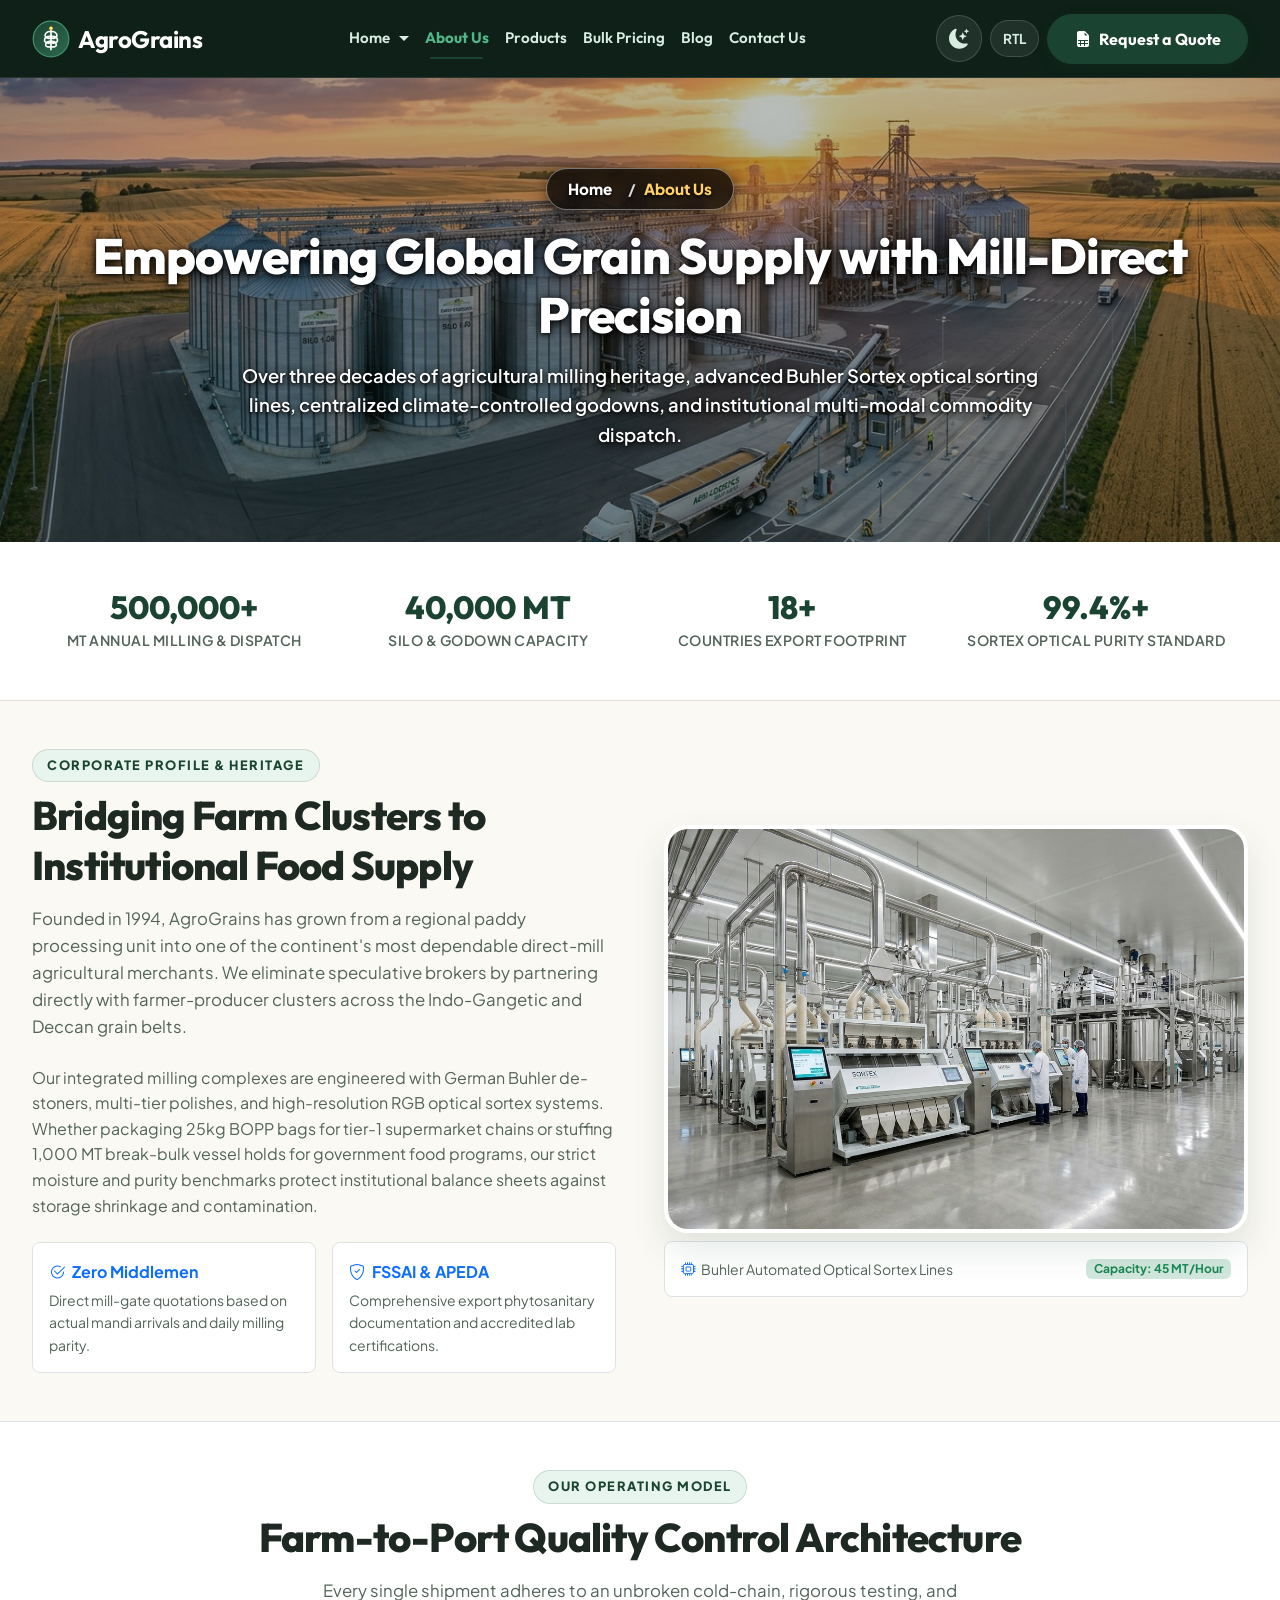
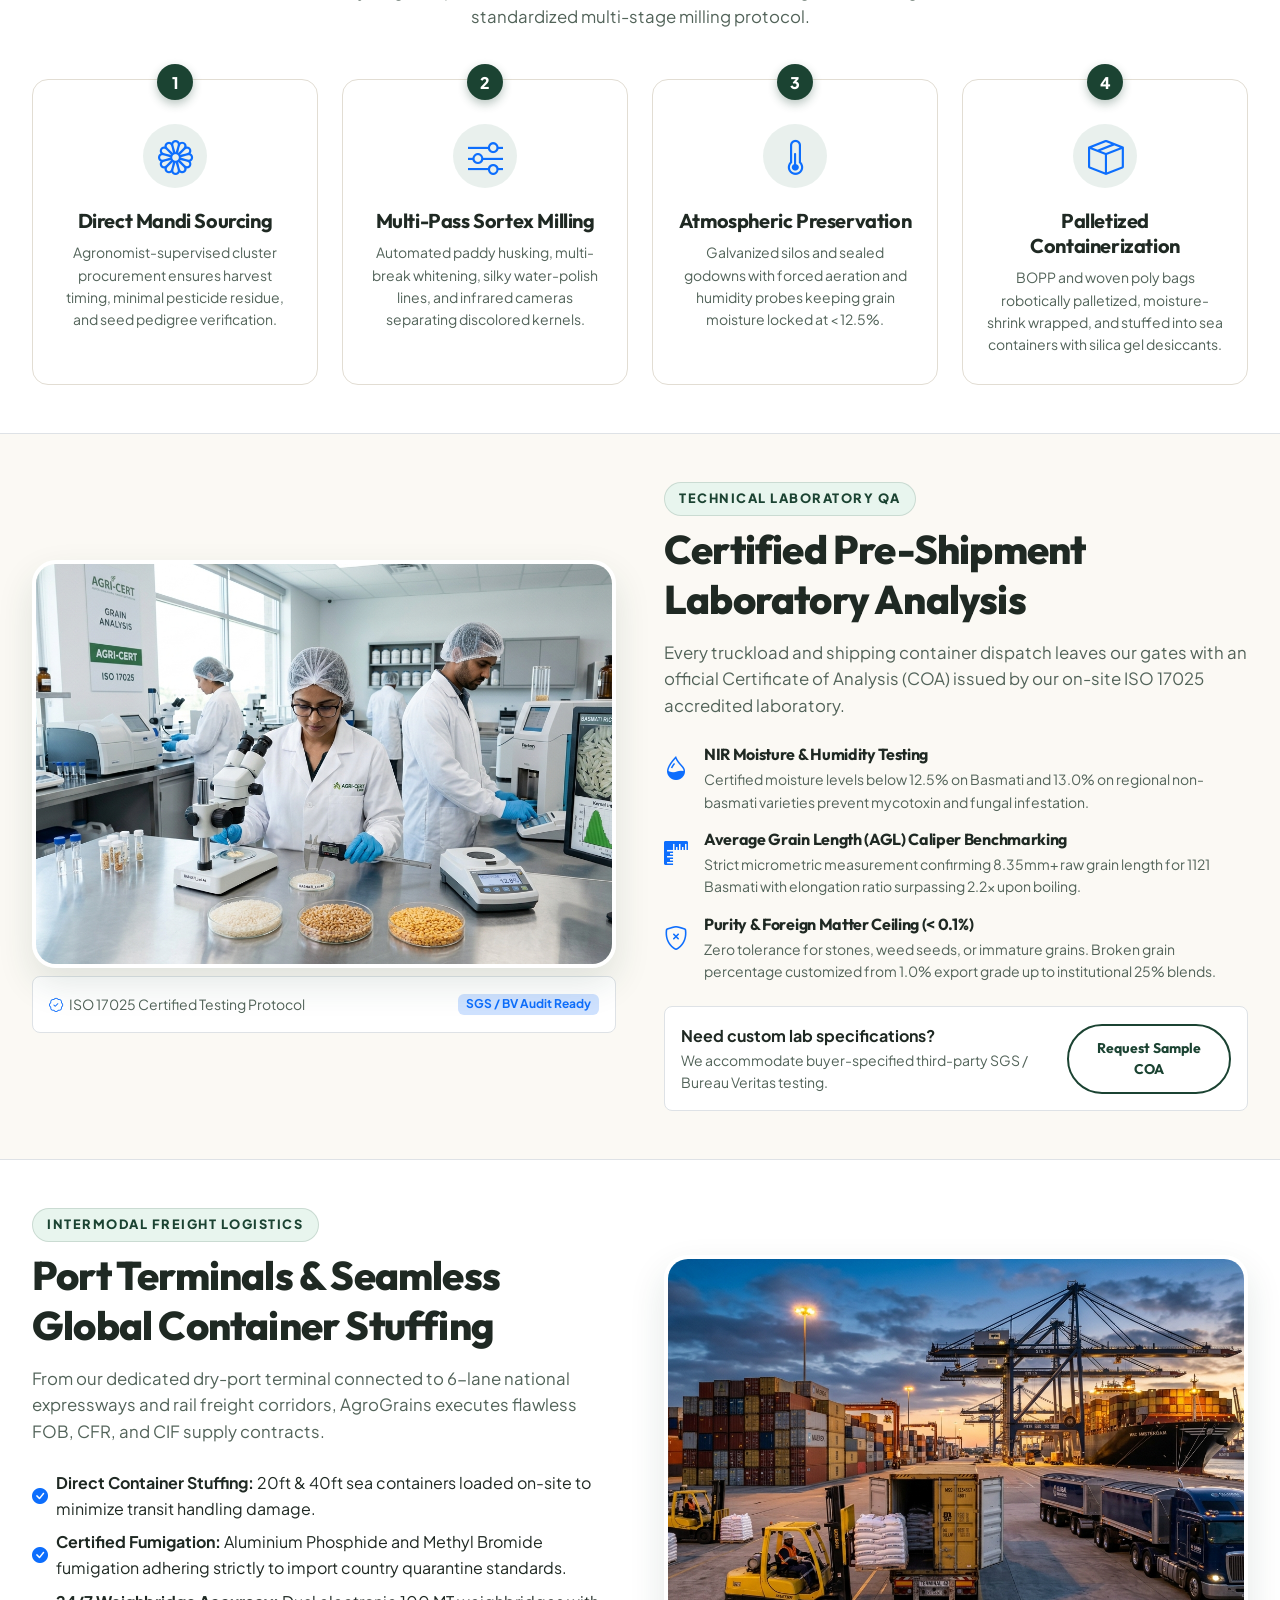
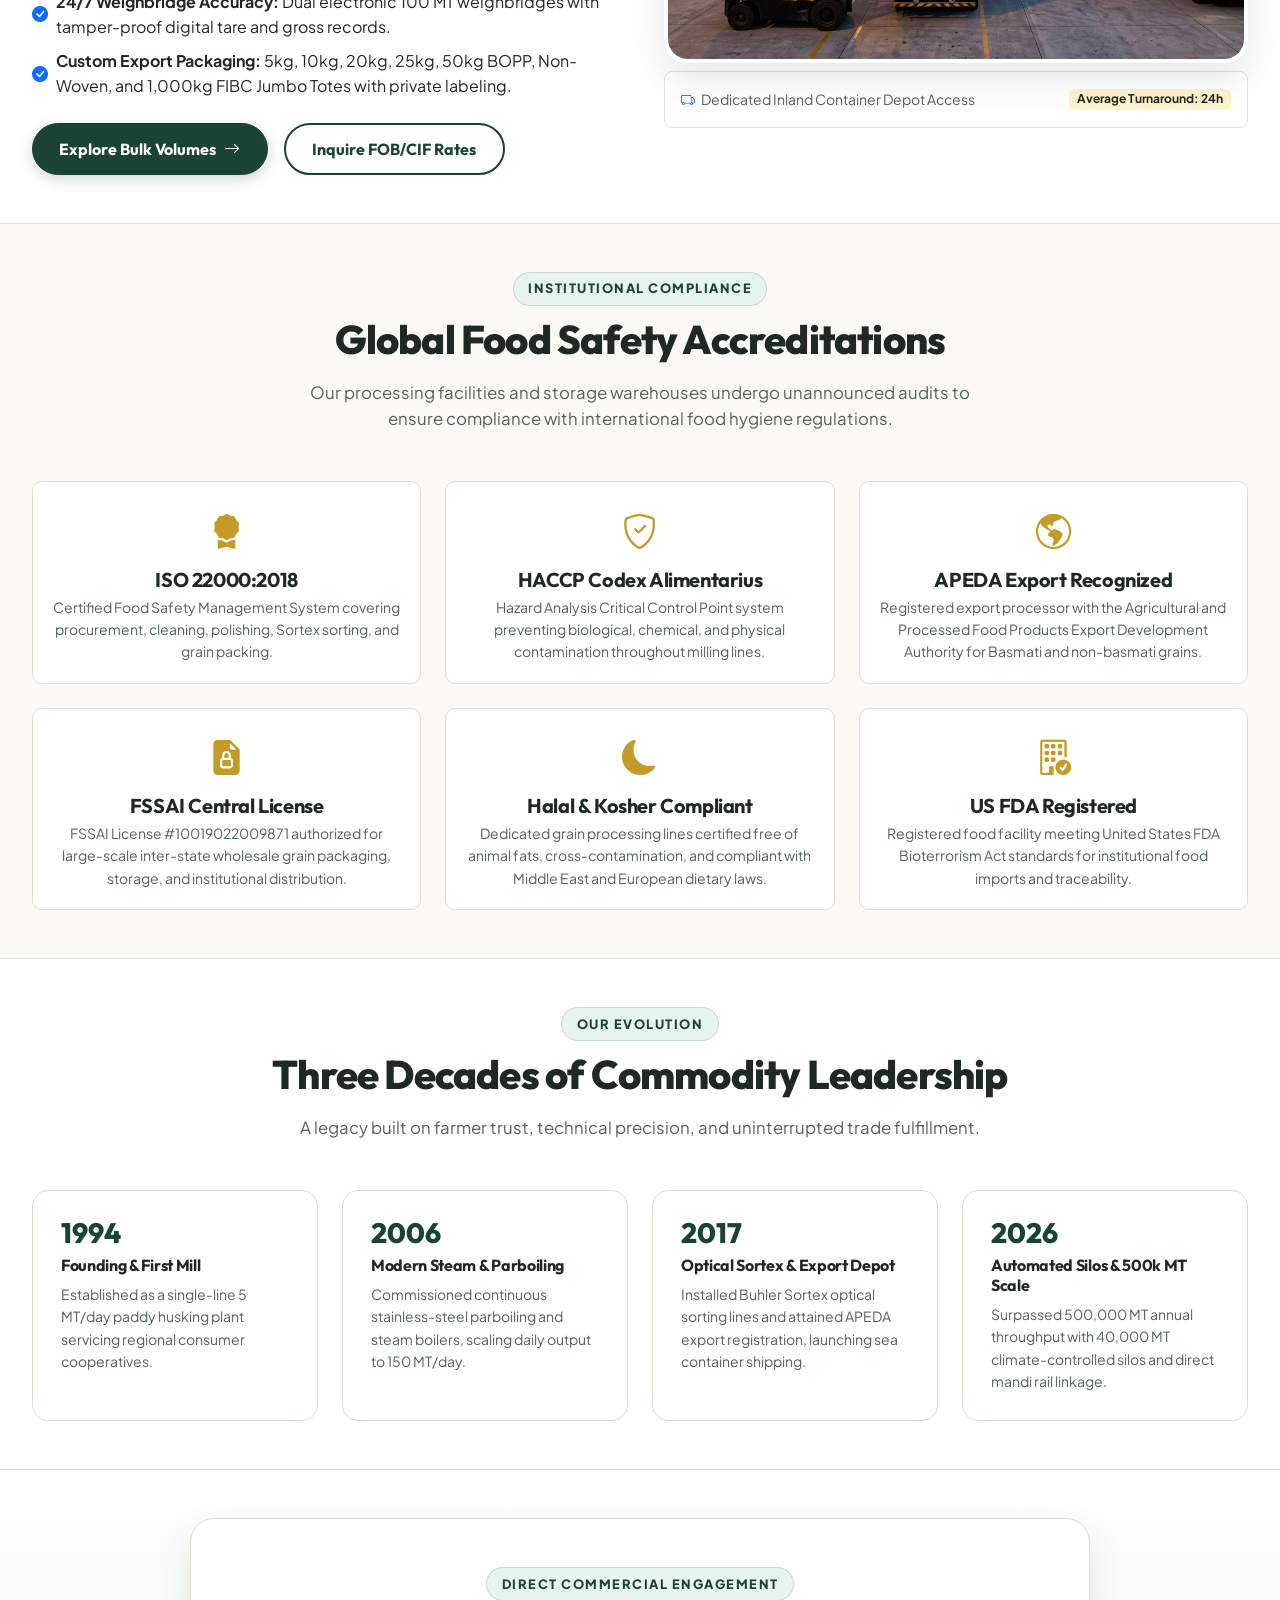
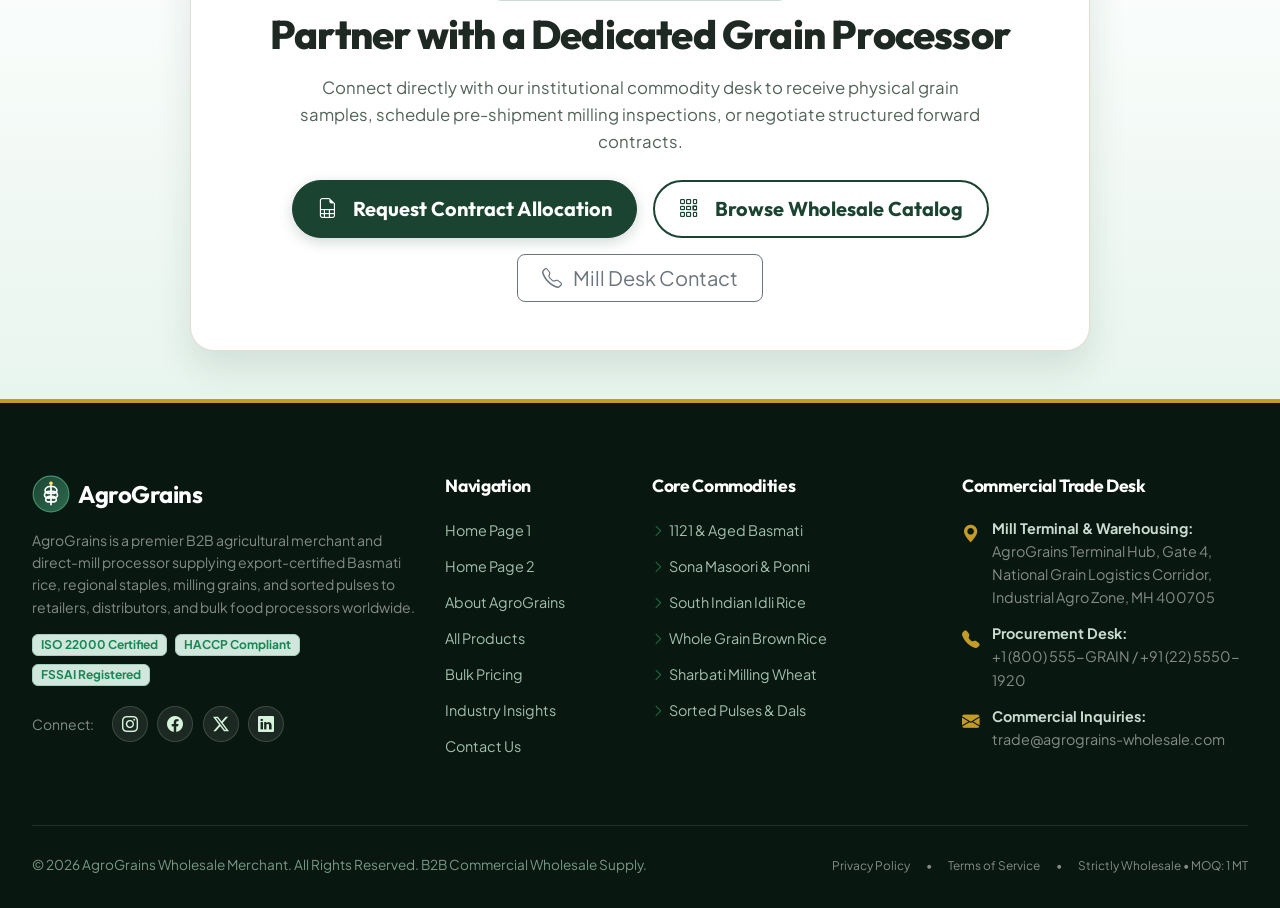
==== about.html @ 0ed68ac7 "Initial commit" ====
﻿<!DOCTYPE html>
<html lang="en" data-theme="light" dir="ltr">
<head>
  <meta charset="UTF-8">
  <meta name="viewport" content="width=device-width, initial-scale=1.0">
  <meta name="description" content="About AgroGrains Wholesale Merchant: Learn about our 30-year grain milling heritage, Buhler Sortex optical sorting lines, ISO 17025 laboratory quality control, and global container export infrastructure.">
  <title>About Us | AgroGrains Wholesale Agricultural Merchant</title>
  
  <!-- Favicon -->
  <link rel="icon" type="image/svg+xml" href="assets/images/brand-icon.svg">
  
  <!-- Google Fonts: Plus Jakarta Sans & Outfit -->
  <link rel="preconnect" href="https://fonts.googleapis.com">
  <link rel="preconnect" href="https://fonts.gstatic.com" crossorigin>
  <link href="https://fonts.googleapis.com/css2?family=Outfit:wght@600;700;800&family=Plus+Jakarta+Sans:wght@400;500;600;700&display=swap" rel="stylesheet">
  
  <!-- Bootstrap 5.3.3 CSS -->
  <link href="https://cdn.jsdelivr.net/npm/bootstrap@5.3.3/dist/css/bootstrap.min.css" rel="stylesheet">
  <!-- Bootstrap Icons 1.11.3 -->
  <link rel="stylesheet" href="https://cdn.jsdelivr.net/npm/bootstrap-icons@1.11.3/font/bootstrap-icons.min.css">
  <!-- Custom Core Stylesheet -->
  <link rel="stylesheet" href="css/style.css">
</head>
<body>
  <!-- Accessibility Skip Link -->
  <a href="#main-content" class="skip-to-content visually-hidden-focusable">Skip to main commercial content</a>

  <!-- Main Unified Wholesale Navigation Bar -->
  <nav class="navbar navbar-expand-lg wholesale-navbar sticky-top" id="mainWholesaleNavbar" aria-label="Main Wholesale Navigation">
    <div class="container-xl">
      <!-- Brand Logo & Title -->
      <a class="navbar-brand d-flex align-items-center gap-2 text-decoration-none" href="index.html">
        <img src="assets/images/brand-icon.svg" alt="AgroGrains Emblem" width="38" height="38" class="navbar-brand-logo">
        <span class="brand-title text-white fw-bold fs-4" style="color: #ffffff !important; line-height: 1; letter-spacing: -0.02em;">AgroGrains</span>
      </a>

      <!-- Mobile Controls -->
      <div class="d-flex align-items-center gap-2 d-lg-none">
        <button id="theme-toggle-btn-mobile" class="nav-control-btn" type="button" aria-label="Toggle Dark and Light theme" title="Toggle Theme">
          <i class="bi bi-moon-stars-fill"></i>
        </button>
        <button id="rtl-toggle-btn-mobile" class="nav-control-btn" type="button" aria-label="Toggle RTL reading mode" title="Toggle Direction">
          <span class="fw-bold">RTL</span>
        </button>
        <button class="navbar-toggler border-0 shadow-none text-white p-2" type="button" data-bs-toggle="collapse" data-bs-target="#wholesaleNavDropdown" aria-controls="wholesaleNavDropdown" aria-expanded="false" aria-label="Toggle navigation">
          <i class="bi bi-list fs-2 text-white"></i>
        </button>
      </div>

      <!-- Navigation Container -->
      <div class="collapse navbar-collapse" id="wholesaleNavDropdown">
        <ul class="navbar-nav mx-auto mb-2 mb-lg-0">
          <!-- Home Dropdown -->
          <li class="nav-item dropdown">
            <a class="nav-link dropdown-toggle" href="javascript:void(0)" id="homeDropdown" role="button" data-bs-toggle="dropdown" aria-expanded="false">
              Home
            </a>
            <ul class="dropdown-menu shadow-lg" aria-labelledby="homeDropdown">
              <li>
                <a class="dropdown-item" href="index.html">
                  <i class="bi bi-shop me-2 text-primary"></i> Home Page 1 â€“ General Wholesale
                </a>
              </li>
              <li>
                <a class="dropdown-item" href="home-2.html">
                  <i class="bi bi-globe-americas me-2 text-primary"></i> Home Page 2 â€“ Trading &amp; Distribution
                </a>
              </li>
            </ul>
          </li>
          <li class="nav-item">
            <a class="nav-link active" href="about.html">About Us</a>
          </li>
          <li class="nav-item">
            <a class="nav-link" href="products.html">Products</a>
          </li>
          <li class="nav-item">
            <a class="nav-link" href="bulk-pricing.html">Bulk Pricing</a>
          </li>
          <li class="nav-item">
            <a class="nav-link" href="blog.html">Blog</a>
          </li>
          <li class="nav-item">
            <a class="nav-link" href="contact.html">Contact Us</a>
          </li>
        </ul>

        <!-- Action Controls & Quote CTA -->
        <div class="d-flex align-items-center gap-2 nav-actions-group">
          <!-- Theme Toggle (Only Icon, No Text) -->
          <button id="theme-toggle-btn" class="nav-control-btn d-none d-lg-inline-flex" type="button" aria-label="Toggle theme" title="Toggle Dark/Light Mode">
            <i class="bi bi-moon-stars-fill"></i>
          </button>

          <!-- RTL Toggle (Only Text, No 3-Line Icon) -->
          <button id="rtl-toggle-btn" class="nav-control-btn d-none d-lg-inline-flex" type="button" aria-label="Toggle RTL reading direction" title="Toggle Direction">
            <span class="fw-bold">RTL</span>
          </button>

          <!-- Request a Quote CTA -->
          <button class="btn btn-wholesale-primary" type="button" onclick="openQuoteModal('General Commercial Inquiry')">
            <i class="bi bi-file-earmark-spreadsheet-fill"></i>
            <span>Request a Quote</span>
          </button>
        </div>
      </div>
    </div>
  </nav>

  <main id="main-content">
    <!-- Dedicated About Hero Section (Bright, Crystal Clear & Visible) -->
    <section class="page-hero page-hero-about">
      <div class="container-xl text-center">
        <div class="breadcrumb-container" aria-label="breadcrumb">
          <ol class="breadcrumb justify-content-center mb-3">
            <li class="breadcrumb-item"><a href="index.html" class="text-decoration-none">Home</a></li>
            <li class="breadcrumb-item active" aria-current="page">About Us</li>
          </ol>
        </div>
        <h1 class="mb-3">Empowering Global Grain Supply with Mill-Direct Precision</h1>
        <p class="lead mb-0">
          Over three decades of agricultural milling heritage, advanced Buhler Sortex optical sorting lines, centralized climate-controlled godowns, and institutional multi-modal commodity dispatch.
        </p>
      </div>
    </section>

    <!-- Operational Key Metrics Strip -->
    <section class="stats-strip">
      <div class="container-xl">
        <div class="row g-0">
          <div class="col-6 col-md-3">
            <div class="stat-item">
              <div class="stat-number">500,000+</div>
              <div class="stat-label">MT Annual Milling &amp; Dispatch</div>
            </div>
          </div>
          <div class="col-6 col-md-3">
            <div class="stat-item">
              <div class="stat-number">40,000 MT</div>
              <div class="stat-label text-nowrap">Silo &amp; Godown Capacity</div>
            </div>
          </div>
          <div class="col-6 col-md-3">
            <div class="stat-item">
              <div class="stat-number">18+</div>
              <div class="stat-label">Countries Export Footprint</div>
            </div>
          </div>
          <div class="col-6 col-md-3">
            <div class="stat-item">
              <div class="stat-number">99.4%+</div>
              <div class="stat-label">Sortex Optical Purity Standard</div>
            </div>
          </div>
        </div>
      </div>
    </section>

    <!-- Executive Overview & Milling Infrastructure -->
    <section class="py-5">
      <div class="container-xl">
        <div class="row align-items-center g-5">
          <div class="col-lg-6">
            <span class="section-tag mb-2">Corporate Profile &amp; Heritage</span>
            <h2 class="section-title mb-3">Bridging Farm Clusters to Institutional Food Supply</h2>
            <p class="section-subtitle mb-4">
              Founded in 1994, AgroGrains has grown from a regional paddy processing unit into one of the continent's most dependable direct-mill agricultural merchants. We eliminate speculative brokers by partnering directly with farmer-producer clusters across the Indo-Gangetic and Deccan grain belts.
            </p>
            <p class="text-muted mb-4">
              Our integrated milling complexes are engineered with German Buhler de-stoners, multi-tier polishes, and high-resolution RGB optical sortex systems. Whether packaging 25kg BOPP bags for tier-1 supermarket chains or stuffing 1,000 MT break-bulk vessel holds for government food programs, our strict moisture and purity benchmarks protect institutional balance sheets against storage shrinkage and contamination.
            </p>

            <div class="row g-3">
              <div class="col-sm-6">
                <div class="p-3 rounded-3 bg-surface border">
                  <div class="fw-bold text-primary mb-1"><i class="bi bi-check2-circle me-1"></i> Zero Middlemen</div>
                  <div class="small text-muted">Direct mill-gate quotations based on actual mandi arrivals and daily milling parity.</div>
                </div>
              </div>
              <div class="col-sm-6">
                <div class="p-3 rounded-3 bg-surface border">
                  <div class="fw-bold text-primary mb-1"><i class="bi bi-shield-check me-1"></i> FSSAI &amp; APEDA</div>
                  <div class="small text-muted">Comprehensive export phytosanitary documentation and accredited lab certifications.</div>
                </div>
              </div>
            </div>
          </div>

          <div class="col-lg-6">
            <div class="about-image-card">
              <img src="assets/images/about-milling-plant.jpg" alt="AgroGrains Automated Commercial Milling Complex" class="img-fluid">
            </div>
            <div class="d-flex align-items-center justify-content-between p-3 mt-2 rounded-3 bg-surface border">
              <span class="small text-muted"><i class="bi bi-cpu text-primary me-1"></i> Buhler Automated Optical Sortex Lines</span>
              <span class="badge bg-success-subtle text-success">Capacity: 45 MT/Hour</span>
            </div>
          </div>
        </div>
      </div>
    </section>

    <!-- 4-Stage Farm-to-Port Supply Chain Architecture -->
    <section class="py-5 bg-surface border-top border-bottom">
      <div class="container-xl">
        <div class="text-center mx-auto mb-5" style="max-width: 800px;">
          <span class="section-tag mb-2">Our Operating Model</span>
          <h2 class="section-title mb-3">Farm-to-Port Quality Control Architecture</h2>
          <p class="section-subtitle">Every single shipment adheres to an unbroken cold-chain, rigorous testing, and standardized multi-stage milling protocol.</p>
        </div>

        <div class="row g-4">
          <!-- Step 1 -->
          <div class="col-lg-3 col-md-6">
            <div class="process-card text-center">
              <div class="process-step-number">1</div>
              <div class="process-icon text-primary mx-auto text-center"><i class="bi bi-flower1"></i></div>
              <h5 class="fw-bold mb-2">Direct Mandi Sourcing</h5>
              <p class="small text-muted mb-0">Agronomist-supervised cluster procurement ensures harvest timing, minimal pesticide residue, and seed pedigree verification.</p>
            </div>
          </div>

          <!-- Step 2 -->
          <div class="col-lg-3 col-md-6">
            <div class="process-card text-center">
              <div class="process-step-number">2</div>
              <div class="process-icon text-primary mx-auto text-center"><i class="bi bi-sliders"></i></div>
              <h5 class="fw-bold mb-2">Multi-Pass Sortex Milling</h5>
              <p class="small text-muted mb-0">Automated paddy husking, multi-break whitening, silky water-polish lines, and infrared cameras separating discolored kernels.</p>
            </div>
          </div>

          <!-- Step 3 -->
          <div class="col-lg-3 col-md-6">
            <div class="process-card text-center">
              <div class="process-step-number">3</div>
              <div class="process-icon text-primary mx-auto text-center"><i class="bi bi-thermometer-half"></i></div>
              <h5 class="fw-bold mb-2">Atmospheric Preservation</h5>
              <p class="small text-muted mb-0">Galvanized silos and sealed godowns with forced aeration and humidity probes keeping grain moisture locked at &lt; 12.5%.</p>
            </div>
          </div>

          <!-- Step 4 -->
          <div class="col-lg-3 col-md-6">
            <div class="process-card text-center">
              <div class="process-step-number">4</div>
              <div class="process-icon text-primary mx-auto text-center"><i class="bi bi-box-seam"></i></div>
              <h5 class="fw-bold mb-2">Palletized Containerization</h5>
              <p class="small text-muted mb-0">BOPP and woven poly bags robotically palletized, moisture-shrink wrapped, and stuffed into sea containers with silica gel desiccants.</p>
            </div>
          </div>
        </div>
      </div>
    </section>

    <!-- In-House Laboratory & Quality Assurance -->
    <section class="py-5">
      <div class="container-xl">
        <div class="row align-items-center g-5 flex-lg-row-reverse">
          <div class="col-lg-6">
            <span class="section-tag mb-2">Technical Laboratory QA</span>
            <h2 class="section-title mb-3">Certified Pre-Shipment Laboratory Analysis</h2>
            <p class="section-subtitle mb-4">
              Every truckload and shipping container dispatch leaves our gates with an official Certificate of Analysis (COA) issued by our on-site ISO 17025 accredited laboratory.
            </p>

            <div class="d-flex flex-column gap-3 mb-4">
              <div class="d-flex gap-3">
                <i class="bi bi-droplet-half text-primary fs-4 mt-1"></i>
                <div>
                  <h6 class="fw-bold mb-1">NIR Moisture &amp; Humidity Testing</h6>
                  <p class="small text-muted mb-0">Certified moisture levels below 12.5% on Basmati and 13.0% on regional non-basmati varieties prevent mycotoxin and fungal infestation.</p>
                </div>
              </div>

              <div class="d-flex gap-3">
                <i class="bi bi-rulers text-primary fs-4 mt-1"></i>
                <div>
                  <h6 class="fw-bold mb-1">Average Grain Length (AGL) Caliper Benchmarking</h6>
                  <p class="small text-muted mb-0">Strict micrometric measurement confirming 8.35mm+ raw grain length for 1121 Basmati with elongation ratio surpassing 2.2x upon boiling.</p>
                </div>
              </div>

              <div class="d-flex gap-3">
                <i class="bi bi-shield-x text-primary fs-4 mt-1"></i>
                <div>
                  <h6 class="fw-bold mb-1">Purity &amp; Foreign Matter Ceiling (&lt; 0.1%)</h6>
                  <p class="small text-muted mb-0">Zero tolerance for stones, weed seeds, or immature grains. Broken grain percentage customized from 1.0% export grade up to institutional 25% blends.</p>
                </div>
              </div>
            </div>

            <div class="p-3 rounded-3 bg-surface border d-flex align-items-center justify-content-between">
              <div>
                <strong>Need custom lab specifications?</strong>
                <div class="small text-muted">We accommodate buyer-specified third-party SGS / Bureau Veritas testing.</div>
              </div>
              <a href="contact.html" class="btn btn-sm btn-wholesale-secondary">Request Sample COA</a>
            </div>
          </div>

          <div class="col-lg-6">
            <div class="about-image-card">
              <img src="assets/images/about-quality-lab.jpg" alt="AgroGrains Agricultural Quality Control Laboratory" class="img-fluid">
            </div>
            <div class="d-flex align-items-center justify-content-between p-3 mt-2 rounded-3 bg-surface border">
              <span class="small text-muted"><i class="bi bi-patch-check text-primary me-1"></i> ISO 17025 Certified Testing Protocol</span>
              <span class="badge bg-primary-subtle text-primary">SGS / BV Audit Ready</span>
            </div>
          </div>
        </div>
      </div>
    </section>

    <!-- Global Export & Multi-Modal Logistics Section -->
    <section class="py-5 bg-surface border-top border-bottom">
      <div class="container-xl">
        <div class="row align-items-center g-5">
          <div class="col-lg-6">
            <span class="section-tag mb-2">Intermodal Freight Logistics</span>
            <h2 class="section-title mb-3">Port Terminals &amp; Seamless Global Container Stuffing</h2>
            <p class="section-subtitle mb-4">
              From our dedicated dry-port terminal connected to 6-lane national expressways and rail freight corridors, AgroGrains executes flawless FOB, CFR, and CIF supply contracts.
            </p>

            <ul class="list-unstyled d-flex flex-column gap-2 mb-4">
              <li class="d-flex align-items-center gap-2">
                <i class="bi bi-check-circle-fill text-primary"></i>
                <span><strong>Direct Container Stuffing:</strong> 20ft &amp; 40ft sea containers loaded on-site to minimize transit handling damage.</span>
              </li>
              <li class="d-flex align-items-center gap-2">
                <i class="bi bi-check-circle-fill text-primary"></i>
                <span><strong>Certified Fumigation:</strong> Aluminium Phosphide and Methyl Bromide fumigation adhering strictly to import country quarantine standards.</span>
              </li>
              <li class="d-flex align-items-center gap-2">
                <i class="bi bi-check-circle-fill text-primary"></i>
                <span><strong>24/7 Weighbridge Accuracy:</strong> Dual electronic 100 MT weighbridges with tamper-proof digital tare and gross records.</span>
              </li>
              <li class="d-flex align-items-center gap-2">
                <i class="bi bi-check-circle-fill text-primary"></i>
                <span><strong>Custom Export Packaging:</strong> 5kg, 10kg, 20kg, 25kg, 50kg BOPP, Non-Woven, and 1,000kg FIBC Jumbo Totes with private labeling.</span>
              </li>
            </ul>

            <div class="d-flex gap-3">
              <a href="bulk-pricing.html" class="btn btn-wholesale-primary">
                <span>Explore Bulk Volumes</span>
                <i class="bi bi-arrow-right"></i>
              </a>
              <a href="contact.html" class="btn btn-wholesale-secondary">
                <span>Inquire FOB/CIF Rates</span>
              </a>
            </div>
          </div>

          <div class="col-lg-6">
            <div class="about-image-card">
              <img src="assets/images/about-global-logistics.jpg" alt="AgroGrains Container Port Terminal Freight Logistics" class="img-fluid">
            </div>
            <div class="d-flex align-items-center justify-content-between p-3 mt-2 rounded-3 bg-surface border">
              <span class="small text-muted"><i class="bi bi-truck text-primary me-1"></i> Dedicated Inland Container Depot Access</span>
              <span class="badge bg-warning-subtle text-dark">Average Turnaround: 24h</span>
            </div>
          </div>
        </div>
      </div>
    </section>

    <!-- Regulatory Certifications & Food Safety Compliances -->
    <section class="py-5">
      <div class="container-xl">
        <div class="text-center mx-auto mb-5" style="max-width: 800px;">
          <span class="section-tag mb-2">Institutional Compliance</span>
          <h2 class="section-title mb-3">Global Food Safety Accreditations</h2>
          <p class="section-subtitle">Our processing facilities and storage warehouses undergo unannounced audits to ensure compliance with international food hygiene regulations.</p>
        </div>

        <div class="row g-4">
          <!-- Cert 1 -->
          <div class="col-lg-4 col-md-6">
            <div class="cert-badge-box">
              <div class="cert-badge-icon"><i class="bi bi-award-fill"></i></div>
              <h5 class="fw-bold mb-1">ISO 22000:2018</h5>
              <p class="small text-muted mb-0">Certified Food Safety Management System covering procurement, cleaning, polishing, Sortex sorting, and grain packing.</p>
            </div>
          </div>

          <!-- Cert 2 -->
          <div class="col-lg-4 col-md-6">
            <div class="cert-badge-box">
              <div class="cert-badge-icon"><i class="bi bi-shield-check"></i></div>
              <h5 class="fw-bold mb-1">HACCP Codex Alimentarius</h5>
              <p class="small text-muted mb-0">Hazard Analysis Critical Control Point system preventing biological, chemical, and physical contamination throughout milling lines.</p>
            </div>
          </div>

          <!-- Cert 3 -->
          <div class="col-lg-4 col-md-6">
            <div class="cert-badge-box">
              <div class="cert-badge-icon"><i class="bi bi-globe-americas"></i></div>
              <h5 class="fw-bold mb-1">APEDA Export Recognized</h5>
              <p class="small text-muted mb-0">Registered export processor with the Agricultural and Processed Food Products Export Development Authority for Basmati and non-basmati grains.</p>
            </div>
          </div>

          <!-- Cert 4 -->
          <div class="col-lg-4 col-md-6">
            <div class="cert-badge-box">
              <div class="cert-badge-icon"><i class="bi bi-file-earmark-lock-fill"></i></div>
              <h5 class="fw-bold mb-1">FSSAI Central License</h5>
              <p class="small text-muted mb-0">FSSAI License #10019022009871 authorized for large-scale inter-state wholesale grain packaging, storage, and institutional distribution.</p>
            </div>
          </div>

          <!-- Cert 5 -->
          <div class="col-lg-4 col-md-6">
            <div class="cert-badge-box">
              <div class="cert-badge-icon"><i class="bi bi-moon-fill"></i></div>
              <h5 class="fw-bold mb-1">Halal &amp; Kosher Compliant</h5>
              <p class="small text-muted mb-0">Dedicated grain processing lines certified free of animal fats, cross-contamination, and compliant with Middle East and European dietary laws.</p>
            </div>
          </div>

          <!-- Cert 6 -->
          <div class="col-lg-4 col-md-6">
            <div class="cert-badge-box">
              <div class="cert-badge-icon"><i class="bi bi-building-check"></i></div>
              <h5 class="fw-bold mb-1">US FDA Registered</h5>
              <p class="small text-muted mb-0">Registered food facility meeting United States FDA Bioterrorism Act standards for institutional food imports and traceability.</p>
            </div>
          </div>
        </div>
      </div>
    </section>

    <!-- Historical Corporate Milestones Timeline -->
    <section class="py-5 bg-surface border-top border-bottom">
      <div class="container-xl">
        <div class="text-center mx-auto mb-5" style="max-width: 800px;">
          <span class="section-tag mb-2">Our Evolution</span>
          <h2 class="section-title mb-3">Three Decades of Commodity Leadership</h2>
          <p class="section-subtitle">A legacy built on farmer trust, technical precision, and uninterrupted trade fulfillment.</p>
        </div>

        <div class="row g-4">
          <div class="col-lg-3 col-md-6">
            <div class="timeline-milestone-card">
              <div class="timeline-year">1994</div>
              <h6 class="fw-bold mb-2">Founding &amp; First Mill</h6>
              <p class="small text-muted mb-0">Established as a single-line 5 MT/day paddy husking plant servicing regional consumer cooperatives.</p>
            </div>
          </div>

          <div class="col-lg-3 col-md-6">
            <div class="timeline-milestone-card">
              <div class="timeline-year">2006</div>
              <h6 class="fw-bold mb-2">Modern Steam &amp; Parboiling</h6>
              <p class="small text-muted mb-0">Commissioned continuous stainless-steel parboiling and steam boilers, scaling daily output to 150 MT/day.</p>
            </div>
          </div>

          <div class="col-lg-3 col-md-6">
            <div class="timeline-milestone-card">
              <div class="timeline-year">2017</div>
              <h6 class="fw-bold mb-2">Optical Sortex &amp; Export Depot</h6>
              <p class="small text-muted mb-0">Installed Buhler Sortex optical sorting lines and attained APEDA export registration, launching sea container shipping.</p>
            </div>
          </div>

          <div class="col-lg-3 col-md-6">
            <div class="timeline-milestone-card">
              <div class="timeline-year">2026</div>
              <h6 class="fw-bold mb-2">Automated Silos &amp; 500k MT Scale</h6>
              <p class="small text-muted mb-0">Surpassed 500,000 MT annual throughput with 40,000 MT climate-controlled silos and direct mandi rail linkage.</p>
            </div>
          </div>
        </div>
      </div>
    </section>

    <!-- Final Direct Mill CTA Section -->
    <section class="py-5" style="background: linear-gradient(180deg, var(--bg-surface) 0%, var(--primary-subtle) 100%);">
      <div class="container-xl">
        <div class="quote-form-card mx-auto text-center p-4 p-md-5" style="max-width: 900px;">
          <span class="section-tag mb-2">Direct Commercial Engagement</span>
          <h2 class="section-title mb-3">Partner with a Dedicated Grain Processor</h2>
          <p class="section-subtitle mb-4">
            Connect directly with our institutional commodity desk to receive physical grain samples, schedule pre-shipment milling inspections, or negotiate structured forward contracts.
          </p>
          <div class="d-flex flex-wrap justify-content-center gap-3">
            <button class="btn btn-wholesale-primary btn-lg px-4" onclick="openQuoteModal('About Page Mill Partnership')">
              <i class="bi bi-file-earmark-spreadsheet me-2"></i> Request Contract Allocation
            </button>
            <a href="products.html" class="btn btn-wholesale-secondary btn-lg px-4">
              <i class="bi bi-grid-3x3-gap me-2"></i> Browse Wholesale Catalog
            </a>
            <a href="contact.html" class="btn btn-outline-secondary btn-lg px-4">
              <i class="bi bi-telephone me-2"></i> Mill Desk Contact
            </a>
          </div>
        </div>
      </div>
    </section>
  </main>

  <!-- Global Wholesale Footer -->
  <footer class="wholesale-footer">
    <div class="container-xl">
      <div class="row g-4">
        <!-- Brand & Bio -->
        <div class="col-lg-4 col-md-6">
          <a class="footer-brand d-flex align-items-center gap-2 mb-3 text-decoration-none" href="index.html">
            <img src="assets/images/brand-icon.svg" alt="AgroGrains Emblem" width="38" height="38" class="brand-logo-img">
            <span class="brand-title text-white fw-bold fs-4" style="line-height: 1; letter-spacing: -0.02em;">AgroGrains</span>
          </a>
          <p class="text-white-50 small mb-3">
            AgroGrains is a premier B2B agricultural merchant and direct-mill processor supplying export-certified Basmati rice, regional staples, milling grains, and sorted pulses to retailers, distributors, and bulk food processors worldwide.
          </p>
          <div class="d-flex flex-wrap align-items-center gap-2 mb-3">
            <span class="badge bg-success-subtle text-success border border-success-subtle px-2 py-1">ISO 22000 Certified</span>
            <span class="badge bg-success-subtle text-success border border-success-subtle px-2 py-1">HACCP Compliant</span>
            <span class="badge bg-success-subtle text-success border border-success-subtle px-2 py-1">FSSAI Registered</span>
          </div>
          <!-- Official Social Channels -->
          <div class="footer-social-links pt-1">
            <span class="small text-white-50 me-2">Connect:</span>
            <a href="https://www.instagram.com" target="_blank" rel="noopener noreferrer" class="social-icon-btn" aria-label="Follow AgroGrains on Instagram" title="Instagram">
              <i class="bi bi-instagram"></i>
            </a>
            <a href="https://www.facebook.com" target="_blank" rel="noopener noreferrer" class="social-icon-btn" aria-label="Follow AgroGrains on Facebook" title="Facebook">
              <i class="bi bi-facebook"></i>
            </a>
            <a href="https://twitter.com" target="_blank" rel="noopener noreferrer" class="social-icon-btn" aria-label="Follow AgroGrains on X (Twitter)" title="X (Twitter)">
              <i class="bi bi-twitter-x"></i>
            </a>
            <a href="https://www.linkedin.com" target="_blank" rel="noopener noreferrer" class="social-icon-btn" aria-label="Connect with AgroGrains on LinkedIn" title="LinkedIn">
              <i class="bi bi-linkedin"></i>
            </a>
          </div>
        </div>

        <!-- Quick Navigation Links -->
        <div class="col-lg-2 col-md-6 col-6">
          <h5>Navigation</h5>
          <ul class="footer-links">
            <li><a href="index.html">Home Page 1</a></li>
            <li><a href="home-2.html">Home Page 2</a></li>
            <li><a href="about.html">About AgroGrains</a></li>
            <li><a href="products.html">All Products</a></li>
            <li><a href="bulk-pricing.html">Bulk Pricing</a></li>
            <li><a href="blog.html">Industry Insights</a></li>
            <li><a href="contact.html">Contact Us</a></li>
          </ul>
        </div>

        <!-- Product Categories -->
        <div class="col-lg-3 col-md-6 col-6">
          <h5>Core Commodities</h5>
          <ul class="footer-links">
            <li><a href="products.html?category=basmati#products-catalog-section"><i class="bi bi-chevron-right small text-success me-1"></i>1121 &amp; Aged Basmati</a></li>
            <li><a href="products.html?category=non-basmati#products-catalog-section"><i class="bi bi-chevron-right small text-success me-1"></i>Sona Masoori &amp; Ponni</a></li>
            <li><a href="products.html?search=Idli#products-catalog-section"><i class="bi bi-chevron-right small text-success me-1"></i>South Indian Idli Rice</a></li>
            <li><a href="products.html?category=specialty#products-catalog-section"><i class="bi bi-chevron-right small text-success me-1"></i>Whole Grain Brown Rice</a></li>
            <li><a href="products.html?search=Wheat#products-catalog-section"><i class="bi bi-chevron-right small text-success me-1"></i>Sharbati Milling Wheat</a></li>
            <li><a href="products.html?category=pulses#products-catalog-section"><i class="bi bi-chevron-right small text-success me-1"></i>Sorted Pulses &amp; Dals</a></li>
          </ul>
        </div>

        <!-- Wholesale Contact Info -->
        <div class="col-lg-3 col-md-6">
          <h5>Commercial Trade Desk</h5>
          <div class="footer-contact-item">
            <i class="bi bi-geo-alt-fill"></i>
            <div>
              <strong>Mill Terminal &amp; Warehousing:</strong><br>
              <span class="text-white-50">AgroGrains Terminal Hub, Gate 4, National Grain Logistics Corridor, Industrial Agro Zone, MH 400705</span>
            </div>
          </div>
          <div class="footer-contact-item">
            <i class="bi bi-telephone-fill"></i>
            <div>
              <strong>Procurement Desk:</strong><br>
              <span class="text-white-50">+1 (800) 555-GRAIN / +91 (22) 5550-1920</span>
            </div>
          </div>
          <div class="footer-contact-item">
            <i class="bi bi-envelope-fill"></i>
            <div>
              <strong>Commercial Inquiries:</strong><br>
              <span class="text-white-50">trade@agrograins-wholesale.com</span>
            </div>
          </div>
        </div>
      </div>

      <!-- Bottom Bar with Privacy Policy & Terms of Service -->
      <div class="footer-bottom-bar d-flex flex-column flex-md-row justify-content-between align-items-center gap-3">
        <div>
          &copy; 2026 AgroGrains Wholesale Merchant. All Rights Reserved. B2B Commercial Wholesale Supply.
        </div>
        <div class="d-flex align-items-center gap-3">
          <a href="javascript:void(0)" onclick="openPrivacyModal()" class="text-white-50 text-decoration-none hover-white small">Privacy Policy</a>
          <span class="text-white-50 small">&bull;</span>
          <a href="javascript:void(0)" onclick="openTermsModal()" class="text-white-50 text-decoration-none hover-white small">Terms of Service</a>
          <span class="text-white-50 small d-none d-sm-inline">&bull;</span>
          <span class="text-white-50 small d-none d-sm-inline">Strictly Wholesale &bull; MOQ: 1 MT</span>
        </div>
      </div>
    </div>
  </footer>

  <!-- Modal: Request a Quote -->
  <div class="modal fade" id="quoteModal" tabindex="-1" aria-labelledby="quoteModalTitle" aria-hidden="true">
    <div class="modal-dialog modal-dialog-centered modal-lg">
      <div class="modal-content">
        <div class="modal-header">
          <h5 class="modal-title" id="quoteModalTitle">
            <i class="bi bi-file-earmark-spreadsheet text-primary me-2"></i>
            Request Wholesale Quotation
          </h5>
          <button type="button" class="btn-close" data-bs-dismiss="modal" aria-label="Close"></button>
        </div>
        <div class="modal-body p-4">
          <p class="text-muted small mb-4">Direct mill-gate wholesale inquiry. Our commercial desk will respond within 2-4 business hours with certified FOB/CIF price sheets.</p>
          <form id="wholesaleQuoteForm">
            <div class="row g-3">
              <div class="col-md-6">
                <label class="form-label small fw-bold">Company / Business Name *</label>
                <input type="text" class="form-control" placeholder="e.g. Apex Hypermarkets Ltd." required>
              </div>
              <div class="col-md-6">
                <label class="form-label small fw-bold">Commercial Email *</label>
                <input type="email" class="form-control" placeholder="procurement@company.com" required>
              </div>
              <div class="col-md-6">
                <label class="form-label small fw-bold">Phone / WhatsApp *</label>
                <input type="tel" class="form-control" placeholder="+1 (555) 000-0000" required>
              </div>
              <div class="col-md-6">
                <label class="form-label small fw-bold">Target Commodity Variety</label>
                <input type="text" id="quoteModalVariety" class="form-control" value="Commercial Sourcing Partnership" readonly>
              </div>
              <div class="col-md-6">
                <label class="form-label small fw-bold">Estimated Order Volume (MT) *</label>
                <select class="form-select" required>
                  <option value="">Select quantity bracket</option>
                  <option value="1-5 MT (Trial Pallet)">1 - 5 MT (Trial Pallet)</option>
                  <option value="10-25 MT (Full Truckload / 20ft FCL)">10 - 25 MT (Full Truckload / 20ft FCL)</option>
                  <option value="50-100 MT (Multi-Container)">50 - 100 MT (Multi-Container)</option>
                  <option value="250+ MT (Annual Mill Allocation)">250+ MT (Annual Institutional Mill Allocation)</option>
                </select>
              </div>
              <div class="col-md-6">
                <label class="form-label small fw-bold">Target Delivery Location / Port</label>
                <input type="text" class="form-control" placeholder="City, State or Discharge Port (e.g. Jebel Ali)">
              </div>
              <div class="col-12">
                <label class="form-label small fw-bold">Packaging &amp; Custom Specification Notes</label>
                <textarea class="form-control" rows="3" placeholder="Specify required packing format (25kg BOPP, 50kg Jute, FIBC), maximum broken %, or private labeling requirements..."></textarea>
              </div>
              <div class="col-12 text-end pt-2">
                <button type="button" class="btn btn-secondary me-2" data-bs-dismiss="modal">Cancel</button>
                <button type="submit" class="btn btn-wholesale-primary px-4">Submit Commercial Request</button>
              </div>
            </div>
          </form>
        </div>
      </div>
    </div>
  </div>

  <!-- Modal: Privacy Policy -->
  <div class="modal fade" id="privacyModal" tabindex="-1" aria-labelledby="privacyModalLabel" aria-hidden="true">
    <div class="modal-dialog modal-dialog-centered modal-lg modal-dialog-scrollable">
      <div class="modal-content">
        <div class="modal-header">
          <h5 class="modal-title fw-bold" id="privacyModalLabel">
            <i class="bi bi-shield-lock-fill text-primary me-2"></i>Privacy Policy &bull; Commercial Data Protection
          </h5>
          <button type="button" class="btn-close" data-bs-dismiss="modal" aria-label="Close"></button>
        </div>
        <div class="modal-body p-4">
          <h6 class="fw-bold text-primary">1. Institutional Buyer Information Collection</h6>
          <p class="small text-muted mb-3">AgroGrains operates strictly as a business-to-business (B2B) agricultural grain merchant. We collect commercial procurement information including corporate entity names, tax registrations (GSTIN/VAT/EIN), commercial delivery addresses, and corporate contact details exclusively for generating wholesale quotations, shipping documentation, and phytosanitary declarations.</p>
          <h6 class="fw-bold text-primary">2. Confidentiality &amp; Trade Secret Protection</h6>
          <p class="small text-muted mb-3">All contract pricing, volume discounts, private-label packaging artwork, and forward contract hedges are held under strict non-disclosure. We never sell, lease, or monetize commercial partner details to third-party brokers or advertisers.</p>
          <h6 class="fw-bold text-primary">3. Inquiries &amp; Compliance Officer</h6>
          <p class="small text-muted mb-0">For compliance requests or data rectifications, contact our Data Governance Officer at <code>compliance@agrograins-wholesale.com</code>.</p>
        </div>
        <div class="modal-footer">
          <button type="button" class="btn btn-wholesale-primary" data-bs-dismiss="modal">Close</button>
        </div>
      </div>
    </div>
  </div>

  <!-- Modal: Terms of Service -->
  <div class="modal fade" id="termsModal" tabindex="-1" aria-labelledby="termsModalLabel" aria-hidden="true">
    <div class="modal-dialog modal-dialog-centered modal-lg modal-dialog-scrollable">
      <div class="modal-content">
        <div class="modal-header">
          <h5 class="modal-title fw-bold" id="termsModalLabel">
            <i class="bi bi-file-earmark-text-fill text-primary me-2"></i>Commercial Wholesale Terms of Service
          </h5>
          <button type="button" class="btn-close" data-bs-dismiss="modal" aria-label="Close"></button>
        </div>
        <div class="modal-body p-4">
          <h6 class="fw-bold text-primary">1. Wholesale Only &bull; Minimum Order Quantities (MOQ)</h6>
          <p class="small text-muted mb-3">AgroGrains does not service retail end-consumers. The absolute minimum wholesale order threshold is 1 Metric Ton (1 MT / 20 bags of 50kg or 40 bags of 25kg). Spot quotations are valid for 48 hours from issuance.</p>
          <h6 class="fw-bold text-primary">2. Quality Certification &amp; Inspection Benchmarks</h6>
          <p class="small text-muted mb-3">Every dispatch is tested and released against an authorized Certificate of Analysis (COA). Independent third-party inspection (e.g. SGS, Bureau Veritas) is accommodated at mill-gate or port of origin prior to seal application.</p>
          <h6 class="fw-bold text-primary">3. Freight, Demurrage &amp; Container Demurrage</h6>
          <p class="small text-muted mb-0">Dispatches mobilized on CIF/CFR terms comply with Incoterms 2020. Free detention time at destination port is standard 14 days unless negotiated otherwise in the institutional supply agreement.</p>
        </div>
        <div class="modal-footer">
          <button type="button" class="btn btn-wholesale-primary" data-bs-dismiss="modal">Understood &amp; Close</button>
        </div>
      </div>
    </div>
  </div>

  <!-- Bootstrap 5 Bundle JS -->
  <script src="https://cdn.jsdelivr.net/npm/bootstrap@5.3.3/dist/js/bootstrap.bundle.min.js"></script>
  <!-- Custom Core JS Modules -->
  <script src="js/main.js"></script>
  <script src="js/contact.js"></script>
</body>
</html>
---- css/style.css ----
/* ==========================================================================
   AgroGrains Wholesale - Professional B2B Rice & Grains Merchant Stylesheet
   Enhanced for Dark Mode Visibility, RTL, and Home 2 Trading Layouts
   ========================================================================== */

@import url('https://fonts.googleapis.com/css2?family=Outfit:wght@400;500;600;700;800&family=Plus+Jakarta+Sans:wght@400;500;600;700;800&display=swap');

/* --- Root Variables: Light Theme (Default) --- */
:root {
  --font-heading: 'Outfit', -apple-system, BlinkMacSystemFont, "Segoe UI", Roboto, sans-serif;
  --font-body: 'Plus Jakarta Sans', -apple-system, BlinkMacSystemFont, "Segoe UI", Roboto, sans-serif;

  /* Brand Colors */
  --primary: #1b4332;
  --primary-hover: #143527;
  --primary-light: #2d6a4f;
  --primary-subtle: #e8f5ee;
  
  --secondary: #d4a373;
  --secondary-hover: #b08968;
  --secondary-subtle: #fbf5ee;

  --accent-gold: #c59b27;
  --accent-gold-light: #fef7e6;

  /* Neutrals - Light Mode */
  --bg-page: #fbf9f4;
  --bg-surface: #ffffff;
  --bg-surface-elevated: #ffffff;
  --bg-muted: #f3efe6;
  --bg-tertiary: #ebe5d8;
  
  --text-main: #1f2923;
  --text-muted: #526359;
  --text-inverse: #ffffff;
  --text-subtle: #6e8276;

  --border-color: #e2ddd3;
  --border-subtle: #eeebe3;
  --border-focus: #1b4332;

  --shadow-sm: 0 2px 6px rgba(27, 67, 50, 0.05);
  --shadow-md: 0 6px 18px rgba(27, 67, 50, 0.08);
  --shadow-lg: 0 16px 36px rgba(27, 67, 50, 0.12);
  --shadow-hover: 0 12px 28px rgba(27, 67, 50, 0.15);

  --radius-sm: 6px;
  --radius-md: 10px;
  --radius-lg: 16px;
  --radius-xl: 24px;
  --radius-pill: 50rem;

  --transition-fast: 0.18s ease;
  --transition-normal: 0.28s ease;
}

/* --- Dark Theme Variables - High Contrast & Visibility --- */
[data-theme="dark"] {
  color-scheme: dark;
  --primary: #52b788;
  --primary-hover: #74c69d;
  --primary-light: #95d5b2;
  --primary-subtle: #173425;
  
  --secondary: #ecc08d;
  --secondary-hover: #f3d4ae;
  --secondary-subtle: #312417;

  --accent-gold: #f3c669;
  --accent-gold-light: #382c14;

  /* Neutrals - Dark Mode with Deep Contrast */
  --bg-page: #0d1612;
  --bg-surface: #14241d;
  --bg-surface-elevated: #1a2f26;
  --bg-muted: #111e17;
  --bg-tertiary: #20382d;
  
  --text-main: #f5f9f7;
  --text-muted: #b8cec4;
  --text-inverse: #0d1612;
  --text-subtle: #96b2a5;

  --border-color: #274335;
  --border-subtle: #1c3227;
  --border-focus: #52b788;

  --shadow-sm: 0 2px 8px rgba(0, 0, 0, 0.45);
  --shadow-md: 0 6px 20px rgba(0, 0, 0, 0.55);
  --shadow-lg: 0 16px 40px rgba(0, 0, 0, 0.65);
  --shadow-hover: 0 12px 30px rgba(0, 0, 0, 0.7);
}

/* Base Reset & Setup */
*, *::before, *::after {
  box-sizing: border-box;
}

html {
  scroll-behavior: smooth;
  font-size: 16px;
  overflow-x: clip;
}

body {
  font-family: var(--font-body);
  background-color: var(--bg-page);
  color: var(--text-main);
  line-height: 1.6;
  min-height: 100vh;
  display: flex;
  flex-direction: column;
  overflow-x: clip;
  transition: background-color var(--transition-normal), color var(--transition-normal);
  -webkit-font-smoothing: antialiased;
  -moz-osx-font-smoothing: grayscale;
}

main {
  flex: 1 0 auto;
}

h1, h2, h3, h4, h5, h6 {
  font-family: var(--font-heading);
  color: var(--text-main);
  font-weight: 700;
  line-height: 1.25;
  letter-spacing: -0.02em;
}

p {
  color: var(--text-muted);
  margin-bottom: 1rem;
}

a {
  color: var(--primary);
  text-decoration: none;
  transition: color var(--transition-fast);
}

a:hover {
  color: var(--primary-hover);
}

img {
  max-width: 100%;
  height: auto;
  display: block;
}

/* ==========================================================================
   Header & Navigation (Single Consistent Navbar)
   ========================================================================== */
.top-notice-bar {
  background: var(--primary);
  color: #f1f8f4;
  font-size: 0.825rem;
  padding: 6px 0;
  border-bottom: 1px solid rgba(255, 255, 255, 0.12);
}
[data-theme="dark"] .top-notice-bar {
  background: #0b1a13;
  color: #d8ece2;
}
.top-notice-bar a {
  color: #ffde99;
  text-decoration: underline;
}
.top-notice-bar a:hover {
  color: #ffffff;
}

.wholesale-navbar,
nav.wholesale-navbar,
.sticky-top.wholesale-navbar {
  background-color: #0e2017 !important;
  border-bottom: 1px solid rgba(255, 255, 255, 0.1) !important;
  padding: 0.85rem 0;
  position: -webkit-sticky !important;
  position: sticky !important;
  top: 0 !important;
  z-index: 1050 !important;
  transition: background-color var(--transition-normal), border-color var(--transition-normal), box-shadow var(--transition-normal);
}

.wholesale-navbar.scrolled {
  box-shadow: 0 4px 20px rgba(0, 0, 0, 0.35);
  background-color: rgba(14, 32, 23, 0.98) !important;
  backdrop-filter: blur(10px);
}
[data-theme="dark"] .wholesale-navbar.scrolled {
  background-color: rgba(14, 32, 23, 0.98) !important;
}

.wholesale-navbar .navbar-nav .nav-link {
  color: #d8ece2 !important;
}

.wholesale-navbar .navbar-nav .nav-link:hover,
.wholesale-navbar .navbar-nav .nav-link.active {
  color: #52b788 !important;
}

.wholesale-navbar .dropdown-menu {
  background-color: #14281e !important;
  border: 1px solid #234634 !important;
}

.wholesale-navbar .dropdown-item {
  color: #d8ece2 !important;
}

.wholesale-navbar .dropdown-item:hover,
.wholesale-navbar .dropdown-item.active {
  background-color: #1b3a2a !important;
  color: #52b788 !important;
}

.wholesale-navbar .nav-control-btn {
  background: rgba(255, 255, 255, 0.08) !important;
  border: 1px solid rgba(255, 255, 255, 0.15) !important;
  color: #d8ece2 !important;
}

.navbar-brand-logo {
  height: 38px;
  width: 38px;
  display: flex;
  align-items: center;
}
[data-theme="dark"] .navbar-brand-logo {
  color: #ffffff;
}

.navbar-nav .nav-link {
  font-family: var(--font-heading);
  font-size: 0.95rem;
  font-weight: 600;
  color: var(--text-main);
  padding: 0.5rem 0.85rem;
  border-radius: var(--radius-sm);
  transition: color var(--transition-fast), background-color var(--transition-fast);
  white-space: nowrap;
}

.navbar-nav .nav-link:hover,
.navbar-nav .nav-link:focus {
  color: var(--primary);
  background-color: var(--primary-subtle);
}

.navbar-nav .nav-link.active {
  color: var(--primary);
  font-weight: 700;
  position: relative;
}

.navbar-nav .nav-link:not(.dropdown-toggle).active::after {
  content: "";
  position: absolute;
  bottom: 0px;
  left: 0.85rem;
  right: 0.85rem;
  height: 2px;
  background-color: var(--primary);
  border-radius: 2px;
}

/* Always Visible, Elegant Dropdown Toggle Caret */
.navbar-nav .dropdown-toggle::after {
  display: inline-block !important;
  margin-left: 0.35rem !important;
  vertical-align: 0.15em !important;
  content: "" !important;
  border-top: 0.35em solid currentColor !important;
  border-right: 0.35em solid transparent !important;
  border-bottom: 0 !important;
  border-left: 0.35em solid transparent !important;
  transition: transform var(--transition-fast) !important;
}

.navbar-nav .dropdown-toggle.show::after,
.navbar-nav .nav-item.dropdown:hover .dropdown-toggle::after {
  transform: rotate(180deg) !important;
}

/* Home Dropdown Menu Styling */
.navbar-nav .dropdown-menu {
  background-color: var(--bg-surface-elevated);
  border: 1px solid var(--border-color);
  border-radius: var(--radius-md);
  box-shadow: 0 10px 30px rgba(0, 0, 0, 0.15);
  padding: 0.5rem;
  min-width: 270px;
  margin-top: 0.35rem;
  z-index: 1050;
}

/* Desktop Hover Trigger so Dropdown is Instantly Visible */
@media (min-width: 992px) {
  .navbar-nav .nav-item.dropdown:hover > .dropdown-menu {
    display: block !important;
    opacity: 1 !important;
    visibility: visible !important;
    transform: translateY(0) !important;
  }
  .navbar-nav .dropdown-menu {
    display: block;
    opacity: 0;
    visibility: hidden;
    transform: translateY(6px);
    transition: opacity 0.2s ease, transform 0.2s ease, visibility 0.2s ease;
  }
}

.navbar-nav .dropdown-item {
  color: var(--text-main);
  font-size: 0.9rem;
  font-weight: 600;
  padding: 0.65rem 0.95rem;
  border-radius: var(--radius-sm);
  transition: all var(--transition-fast);
  display: flex;
  align-items: center;
  gap: 0.5rem;
}

.navbar-nav .dropdown-item:hover,
.navbar-nav .dropdown-item:focus {
  background-color: var(--primary-subtle);
  color: var(--primary);
}

.navbar-nav .dropdown-item.active {
  background-color: var(--primary);
  color: #ffffff !important;
}
[data-theme="dark"] .navbar-nav .dropdown-item.active {
  background-color: rgba(82, 183, 136, 0.22) !important;
  color: #52b788 !important;
  font-weight: 700 !important;
}

/* Control Pills (Theme & RTL) */
.nav-control-btn {
  background: var(--bg-muted);
  border: 1px solid var(--border-color);
  color: var(--text-main);
  padding: 0.4rem 0.75rem;
  font-size: 0.85rem;
  font-weight: 600;
  border-radius: var(--radius-pill);
  display: inline-flex;
  align-items: center;
  gap: 0.4rem;
  cursor: pointer;
  transition: all var(--transition-fast);
}

.nav-control-btn:hover {
  background: var(--bg-tertiary);
  border-color: var(--border-focus);
  color: var(--primary);
}

.nav-quote-btn {
  font-family: var(--font-heading);
  font-size: 0.9rem;
  font-weight: 700;
  background-color: var(--primary);
  color: #ffffff !important;
  border-radius: var(--radius-pill);
  padding: 0.55rem 1.25rem;
  box-shadow: 0 4px 12px rgba(27, 67, 50, 0.25);
  display: inline-flex;
  align-items: center;
  gap: 0.4rem;
  transition: all var(--transition-fast);
  border: none;
}
[data-theme="dark"] .nav-quote-btn {
  color: #0b1a13 !important;
  font-weight: 800;
}

.nav-quote-btn:hover {
  background-color: var(--primary-hover);
  transform: translateY(-1px);
  box-shadow: 0 6px 16px rgba(27, 67, 50, 0.35);
  color: #ffffff !important;
}
[data-theme="dark"] .nav-quote-btn:hover {
  color: #0b1a13 !important;
}

/* ==========================================================================
   Buttons & UI Elements
   ========================================================================= */
.btn-wholesale-primary {
  background-color: var(--primary);
  color: #ffffff;
  font-family: var(--font-heading);
  font-weight: 700;
  padding: 0.75rem 1.65rem;
  border-radius: var(--radius-pill);
  border: 1px solid var(--primary);
  display: inline-flex;
  align-items: center;
  justify-content: center;
  gap: 0.5rem;
  transition: all var(--transition-fast);
  box-shadow: 0 4px 14px rgba(27, 67, 50, 0.2);
}
[data-theme="dark"] .btn-wholesale-primary {
  color: #0d1612;
  font-weight: 800;
}

.btn-wholesale-primary:hover,
.btn-wholesale-primary:focus {
  background-color: var(--primary-hover);
  border-color: var(--primary-hover);
  color: #ffffff;
  transform: translateY(-2px);
  box-shadow: 0 8px 20px rgba(27, 67, 50, 0.28);
}
[data-theme="dark"] .btn-wholesale-primary:hover {
  color: #0d1612;
}

.btn-wholesale-secondary {
  background-color: transparent;
  color: var(--primary);
  font-family: var(--font-heading);
  font-weight: 700;
  padding: 0.75rem 1.65rem;
  border-radius: var(--radius-pill);
  border: 2px solid var(--primary);
  display: inline-flex;
  align-items: center;
  justify-content: center;
  gap: 0.5rem;
  transition: all var(--transition-fast);
}

.btn-wholesale-secondary:hover,
.btn-wholesale-secondary:focus {
  background-color: var(--primary);
  color: #ffffff;
  transform: translateY(-2px);
}
[data-theme="dark"] .btn-wholesale-secondary:hover {
  color: #0d1612;
}

.btn-wholesale-gold {
  background-color: var(--accent-gold);
  color: #ffffff;
  font-family: var(--font-heading);
  font-weight: 700;
  padding: 0.75rem 1.65rem;
  border-radius: var(--radius-pill);
  border: 1px solid var(--accent-gold);
  transition: all var(--transition-fast);
}
[data-theme="dark"] .btn-wholesale-gold {
  color: #0d1612;
  font-weight: 800;
}
.btn-wholesale-gold:hover {
  background-color: #b3891c;
  color: #ffffff;
  transform: translateY(-2px);
}
[data-theme="dark"] .btn-wholesale-gold:hover {
  color: #0d1612;
}

/* Section Header Shared */
.section-tag {
  display: inline-block;
  font-size: 0.8rem;
  font-weight: 800;
  text-transform: uppercase;
  letter-spacing: 1.5px;
  color: var(--primary);
  background-color: var(--primary-subtle);
  padding: 0.35rem 0.9rem;
  border-radius: var(--radius-pill);
  margin-bottom: 0.75rem;
  border: 1px solid rgba(27, 67, 50, 0.15);
}
[data-theme="dark"] .section-tag {
  border-color: rgba(82, 183, 136, 0.25);
}

.section-title {
  font-size: clamp(1.8rem, 3.2vw, 2.5rem);
  font-weight: 800;
  margin-bottom: 0.85rem;
  color: var(--text-main);
}

.section-subtitle {
  font-size: 1.05rem;
  color: var(--text-muted);
  max-width: 680px;
  margin: 0 auto 2.5rem auto;
}

/* ==========================================================================
   Home 1 Hero Section
   ========================================================================== */
.hero-home {
  position: relative;
  background-color: var(--bg-surface);
  padding: 4.5rem 0 5rem 0;
  overflow: hidden;
  border-bottom: 1px solid var(--border-color);
}

.hero-home::before {
  content: "";
  position: absolute;
  top: 0;
  right: 0;
  width: 55%;
  height: 100%;
  background: radial-gradient(circle at 70% 30%, rgba(45, 106, 79, 0.08), transparent 70%);
  pointer-events: none;
}
[data-theme="dark"] .hero-home::before {
  background: radial-gradient(circle at 70% 30%, rgba(82, 183, 136, 0.1), transparent 70%);
}

.hero-headline {
  font-size: clamp(2.2rem, 4.2vw, 3.4rem);
  font-weight: 800;
  line-height: 1.15;
  margin-bottom: 1.25rem;
  color: var(--text-main);
}

.hero-headline span.highlight {
  color: var(--primary);
  position: relative;
}

.hero-lead {
  font-size: 1.15rem;
  color: var(--text-muted);
  margin-bottom: 2rem;
  line-height: 1.65;
}

.hero-image-wrapper {
  position: relative;
  border-radius: var(--radius-lg);
  overflow: hidden;
  box-shadow: var(--shadow-lg);
  border: 4px solid var(--bg-surface);
}

.hero-image-wrapper img {
  width: 100%;
  height: 460px;
  object-fit: cover;
  transition: transform 0.6s ease;
}

.hero-image-wrapper:hover img {
  transform: scale(1.03);
}

.hero-badge-overlay {
  position: absolute;
  bottom: 20px;
  left: 20px;
  background: rgba(255, 255, 255, 0.95);
  backdrop-filter: blur(8px);
  padding: 12px 18px;
  border-radius: var(--radius-md);
  box-shadow: 0 8px 24px rgba(0, 0, 0, 0.15);
  border: 1px solid rgba(255, 255, 255, 0.8);
  display: flex;
  align-items: center;
  gap: 12px;
}
[data-theme="dark"] .hero-badge-overlay {
  background: rgba(20, 36, 29, 0.94);
  border-color: var(--border-color);
}
.hero-badge-overlay i {
  font-size: 1.8rem;
  color: var(--accent-gold);
}
.hero-badge-overlay .badge-title {
  font-weight: 700;
  font-size: 0.95rem;
  color: var(--text-main);
  line-height: 1.2;
}
.hero-badge-overlay .badge-desc {
  font-size: 0.8rem;
  color: var(--text-muted);
}

/* ==========================================================================
   Home 2 – Premium Trading & Distribution Specific Styles
   ========================================================================== */
.hero-home-2 {
  position: relative;
  background: linear-gradient(135deg, #091711 0%, #10261c 60%, #153426 100%);
  color: #ffffff;
  padding: 5.5rem 0 5rem 0;
  overflow: hidden;
  border-bottom: 2px solid var(--accent-gold);
}

.hero-home-2::after {
  content: "";
  position: absolute;
  inset: 0;
  background: url("data:image/svg+xml,%3Csvg width='40' height='40' viewBox='0 0 40 40' xmlns='http://www.w3.org/2000/svg'%3E%3Cg fill='%23ffffff' fill-opacity='0.03' fill-rule='evenodd'%3E%3Cpath d='M0 40L40 0H20L0 20M40 40V20L20 40'/%3E%3C/g%3E%3C/svg%3E");
  opacity: 0.5;
  pointer-events: none;
}

.hero-home-2 h1 {
  color: #ffffff;
}

.hero-home-2 p.lead {
  color: #c9ded4;
}

.trading-metric-card {
  background: rgba(255, 255, 255, 0.06);
  backdrop-filter: blur(8px);
  border: 1px solid rgba(255, 255, 255, 0.15);
  border-radius: var(--radius-lg);
  padding: 1.5rem;
  text-align: center;
  transition: transform var(--transition-fast);
}
.trading-metric-card:hover {
  transform: translateY(-3px);
  background: rgba(255, 255, 255, 0.1);
  border-color: var(--accent-gold);
}
.trading-metric-number {
  font-family: var(--font-heading);
  font-size: 2rem;
  font-weight: 800;
  color: var(--accent-gold);
  line-height: 1.1;
  margin-bottom: 0.25rem;
}
.trading-metric-label {
  font-size: 0.825rem;
  color: #d8ece2;
  text-transform: uppercase;
  letter-spacing: 0.5px;
}

/* Infrastructure Showcase Card */
.infrastructure-card {
  background: var(--bg-surface);
  border: 1px solid var(--border-color);
  border-radius: var(--radius-xl);
  overflow: hidden;
  box-shadow: var(--shadow-md);
  transition: transform var(--transition-normal), box-shadow var(--transition-normal);
  height: 100%;
}
.infrastructure-card:hover {
  transform: translateY(-5px);
  box-shadow: var(--shadow-lg);
  border-color: var(--primary);
}

.infrastructure-img-wrapper {
  height: 240px;
  overflow: hidden;
  position: relative;
}
.infrastructure-img-wrapper img {
  width: 100%;
  height: 100%;
  object-fit: cover;
  transition: transform 0.6s ease;
}
.infrastructure-card:hover .infrastructure-img-wrapper img {
  transform: scale(1.05);
}

.infrastructure-body {
  padding: 2rem;
}

/* Partnership Tier Box */
.partner-tier-box {
  background: var(--bg-surface);
  border: 2px solid var(--border-color);
  border-radius: var(--radius-xl);
  padding: 2.2rem;
  height: 100%;
  display: flex;
  flex-direction: column;
  transition: all var(--transition-normal);
  position: relative;
}
.partner-tier-box:hover {
  border-color: var(--accent-gold);
  box-shadow: var(--shadow-lg);
  transform: translateY(-4px);
}
.partner-tier-box.highlighted {
  border-color: var(--primary);
  background: linear-gradient(180deg, var(--bg-surface) 0%, var(--primary-subtle) 100%);
}

.partner-tier-icon {
  width: 60px;
  height: 60px;
  border-radius: var(--radius-md);
  background: var(--primary-subtle);
  color: var(--primary);
  display: flex;
  align-items: center;
  justify-content: center;
  font-size: 1.8rem;
  margin-bottom: 1.25rem;
}

/* Logistics Pipeline Timeline */
.pipeline-step {
  position: relative;
  padding: 1.5rem;
  background: var(--bg-surface);
  border: 1px solid var(--border-color);
  border-radius: var(--radius-lg);
  height: 100%;
}
.pipeline-badge {
  font-family: var(--font-heading);
  font-weight: 800;
  font-size: 0.85rem;
  color: #ffffff;
  background: var(--primary);
  padding: 4px 12px;
  border-radius: var(--radius-pill);
  display: inline-block;
  margin-bottom: 0.75rem;
}
[data-theme="dark"] .pipeline-badge {
  color: #0d1612;
}

/* ==========================================================================
   Inner Page Hero (Standardized)
   ========================================================================== */
.page-hero {
  position: relative;
  background-color: #0c2015 !important;
  background-size: cover !important;
  background-position: center center !important;
  background-repeat: no-repeat !important;
  color: #ffffff;
  padding: 5.6rem 0 5.8rem 0;
  overflow: hidden;
  border: 0 !important;
  border-top: none !important;
  border-bottom: none !important;
  outline: none !important;
  box-shadow: none !important;
  text-align: center;
  margin-bottom: -1px;
}

.page-hero::before {
  content: "";
  position: absolute;
  top: -1px;
  left: -1px;
  right: -1px;
  bottom: -4px;
  /* Crystal-clear photographic transparency: background hero images remain vibrant and fully visible */
  background: linear-gradient(180deg, rgba(8, 22, 14, 0.28) 0%, rgba(10, 28, 18, 0.45) 100%);
  pointer-events: none;
  z-index: 1;
}

[data-theme="dark"] .page-hero {
  background-color: #0b1510 !important;
  border: 0 !important;
  border-top: none !important;
  border-bottom: none !important;
}

[data-theme="dark"] .page-hero::before {
  top: -1px;
  left: -1px;
  right: -1px;
  bottom: -4px;
  background: linear-gradient(180deg, rgba(6, 16, 11, 0.35) 0%, rgba(8, 22, 14, 0.52) 100%);
}

.page-hero .container-xl {
  position: relative;
  z-index: 2;
}

.page-hero-about {
  background-image: url('../assets/images/hero-about.jpg');
}

.page-hero-products {
  background-image: url('../assets/images/hero-products.jpg');
}

.page-hero-bulk {
  background-image: url('../assets/images/hero-bulk-pricing.jpg');
}

.page-hero-blog {
  background-image: url('../assets/images/hero-blog.jpg');
}

.page-hero-blog-details {
  background-image: url('../assets/images/hero-blog-details.jpg');
}

.page-hero-contact {
  background-image: url('../assets/images/hero-contact.jpg');
}

.page-hero h1 {
  color: #ffffff !important;
  font-size: clamp(2.2rem, 4vw, 3.2rem);
  font-weight: 800;
  line-height: 1.2;
  margin-bottom: 1rem;
  letter-spacing: -0.02em;
  text-shadow: 0 3px 14px rgba(0, 0, 0, 0.95), 0 1px 4px rgba(0, 0, 0, 0.9);
}

.page-hero p.lead {
  color: #ffffff !important;
  max-width: 820px;
  margin: 0 auto;
  font-size: 1.15rem;
  font-weight: 600;
  line-height: 1.6;
  text-shadow: 0 2px 10px rgba(0, 0, 0, 0.95), 0 1px 3px rgba(0, 0, 0, 0.9);
}

/* Institutional Advantage Feature Boxes (Equal Height & Dynamic Alignment) */
.advantage-feature-box {
  min-height: 145px;
  height: 100%;
  border-radius: var(--radius-lg);
  transition: transform var(--transition-fast), box-shadow var(--transition-fast), border-color var(--transition-fast);
}
.advantage-feature-box:hover {
  transform: translateY(-3px);
  box-shadow: var(--shadow-md);
  border-color: var(--primary-light) !important;
}
[data-theme="dark"] .advantage-feature-box {
  background-color: #12221a !important;
  border-color: #243e30 !important;
}
[data-theme="dark"] .advantage-feature-box:hover {
  border-color: #52b788 !important;
  box-shadow: 0 8px 24px rgba(0, 0, 0, 0.45);
}

/* Corporate Testimonial Client Badge */
.client-corp-icon {
  width: 44px;
  height: 44px;
  border-radius: 50%;
  background: var(--primary-subtle);
  color: var(--primary);
  display: flex;
  align-items: center;
  justify-content: center;
  font-size: 1.25rem;
  flex-shrink: 0;
  border: 1px solid var(--border-color);
}
[data-theme="dark"] .client-corp-icon {
  background: #173325;
  color: #74c69d;
  border-color: #274d39;
}

/* About Page Specific Showcase Styles */
.about-image-card {
  border-radius: var(--radius-xl);
  overflow: hidden;
  box-shadow: var(--shadow-lg);
  border: 4px solid var(--bg-surface);
  position: relative;
}
.about-image-card img {
  width: 100%;
  height: 400px;
  object-fit: cover;
  transition: transform 0.6s ease;
}
.about-image-card:hover img {
  transform: scale(1.03);
}

.timeline-milestone-card {
  background-color: var(--bg-surface);
  border: 1px solid var(--border-color);
  border-radius: var(--radius-lg);
  padding: 1.75rem;
  height: 100%;
  transition: transform var(--transition-fast), border-color var(--transition-fast), box-shadow var(--transition-fast);
  position: relative;
}
.timeline-milestone-card:hover {
  transform: translateY(-4px);
  border-color: var(--primary-light);
  box-shadow: var(--shadow-md);
}
.timeline-year {
  font-family: var(--font-heading);
  font-size: 1.75rem;
  font-weight: 800;
  color: var(--primary);
  line-height: 1;
  margin-bottom: 0.5rem;
}
[data-theme="dark"] .timeline-year {
  color: #52b788;
}

.cert-badge-box {
  background-color: var(--bg-surface);
  border: 1px solid var(--border-color);
  border-radius: var(--radius-md);
  padding: 1.25rem;
  text-align: center;
  height: 100%;
  transition: transform var(--transition-fast), box-shadow var(--transition-fast);
}
.cert-badge-box:hover {
  transform: translateY(-3px);
  box-shadow: var(--shadow-sm);
  border-color: var(--primary);
}
.cert-badge-icon {
  font-size: 2.2rem;
  color: var(--accent-gold);
  margin-bottom: 0.5rem;
}

.page-hero .breadcrumb {
  margin-bottom: 1.25rem;
  display: inline-flex;
  align-items: center;
  background: rgba(0, 0, 0, 0.72) !important;
  backdrop-filter: blur(8px);
  padding: 0.45rem 1.3rem;
  border-radius: var(--radius-pill);
  border: 1.5px solid rgba(255, 255, 255, 0.4) !important;
  box-shadow: 0 4px 16px rgba(0, 0, 0, 0.6);
}

.page-hero .breadcrumb-item a {
  color: #ffffff !important;
  font-weight: 800 !important;
  font-size: 0.95rem;
  text-decoration: none !important;
  text-shadow: 0 2px 4px rgba(0, 0, 0, 0.95);
  transition: color var(--transition-fast);
}

.page-hero .breadcrumb-item a:hover {
  color: #ffd166 !important;
  text-decoration: none !important;
}

.page-hero .breadcrumb-item.active {
  color: #ffd166 !important;
  font-weight: 800 !important;
  font-size: 0.95rem;
  text-shadow: 0 2px 4px rgba(0, 0, 0, 0.95);
}

.page-hero .breadcrumb-item + .breadcrumb-item::before {
  color: rgba(255, 255, 255, 0.85) !important;
  font-weight: 700;
  padding: 0 0.5rem;
}

/* ==========================================================================
   Wholesale Metric Stats Bar
   ========================================================================== */
.stats-strip {
  background-color: var(--bg-surface);
  border-top: 1px solid var(--border-color);
  border-bottom: 1px solid var(--border-color);
  padding: 2.2rem 0;
}

.stat-item {
  text-align: center;
  padding: 0.8rem 1rem;
  border-right: 1px solid var(--border-color);
}
.stat-item:last-child {
  border-right: none;
}

.stat-number {
  font-family: var(--font-heading);
  font-size: clamp(1.8rem, 2.5vw, 2.4rem);
  font-weight: 800;
  color: var(--primary);
  line-height: 1.1;
  margin-bottom: 0.25rem;
}

.stat-label {
  font-size: 0.88rem;
  font-weight: 600;
  color: var(--text-muted);
  text-transform: uppercase;
  letter-spacing: 0.5px;
}

/* ==========================================================================
   Cards: Product, Feature, Testimonial, Blog
   ========================================================================== */
.wholesale-product-card {
  background-color: var(--bg-surface);
  border: 1px solid var(--border-color);
  border-radius: var(--radius-lg);
  overflow: hidden;
  transition: transform var(--transition-normal), box-shadow var(--transition-normal), border-color var(--transition-normal);
  display: flex;
  flex-direction: column;
  height: 100%;
  position: relative;
}

.wholesale-product-card:hover {
  transform: translateY(-5px);
  box-shadow: var(--shadow-hover);
  border-color: var(--primary-light);
}

.product-card-img-wrapper {
  position: relative;
  height: 220px;
  overflow: hidden;
  background-color: var(--bg-muted);
}

.product-card-img-wrapper img {
  width: 100%;
  height: 100%;
  object-fit: cover;
  transition: transform 0.5s ease;
}

.wholesale-product-card:hover .product-card-img-wrapper img {
  transform: scale(1.06);
}

.product-category-badge {
  position: absolute;
  top: 12px;
  left: 12px;
  background: rgba(27, 67, 50, 0.92);
  color: #ffffff;
  font-size: 0.75rem;
  font-weight: 700;
  padding: 4px 10px;
  border-radius: var(--radius-pill);
  backdrop-filter: blur(4px);
  letter-spacing: 0.3px;
}
[data-theme="dark"] .product-category-badge {
  background: rgba(14, 32, 23, 0.94);
  color: var(--primary);
  border: 1px solid var(--border-color);
}

.product-moq-badge {
  position: absolute;
  bottom: 12px;
  right: 12px;
  background: rgba(255, 255, 255, 0.94);
  color: var(--text-main);
  font-size: 0.75rem;
  font-weight: 700;
  padding: 3px 8px;
  border-radius: var(--radius-sm);
  border: 1px solid var(--border-color);
}
[data-theme="dark"] .product-moq-badge {
  background: rgba(20, 36, 29, 0.94);
  color: var(--text-main);
}

.product-card-body {
  padding: 1.4rem;
  display: flex;
  flex-direction: column;
  flex-grow: 1;
}

.product-card-title {
  font-size: 1.2rem;
  font-weight: 700;
  margin-bottom: 0.5rem;
  color: var(--text-main);
}

.product-card-desc {
  font-size: 0.9rem;
  color: var(--text-muted);
  margin-bottom: 1rem;
  flex-grow: 1;
  display: -webkit-box;
  -webkit-line-clamp: 2;
  -webkit-box-orient: vertical;
  overflow: hidden;
}

.product-specs-list {
  background: var(--bg-muted);
  border-radius: var(--radius-md);
  padding: 0.75rem;
  margin-bottom: 1.25rem;
  font-size: 0.825rem;
  border: 1px solid var(--border-subtle);
}

.product-spec-row {
  display: flex;
  justify-content: space-between;
  margin-bottom: 0.35rem;
}
.product-spec-row:last-child {
  margin-bottom: 0;
}
.product-spec-label {
  color: var(--text-subtle);
  font-weight: 500;
}
.product-spec-value {
  color: var(--text-main);
  font-weight: 700;
}

.product-card-footer {
  display: flex;
  gap: 0.6rem;
  align-items: center;
}

/* Feature Box / Why Choose Us */
.feature-box {
  background-color: var(--bg-surface);
  border: 1px solid var(--border-color);
  border-radius: var(--radius-lg);
  padding: 2rem 1.75rem;
  transition: all var(--transition-normal);
  height: 100%;
}

.feature-box:hover {
  transform: translateY(-4px);
  border-color: var(--primary);
  box-shadow: var(--shadow-md);
}

.feature-icon-wrapper {
  width: 58px;
  height: 58px;
  background-color: var(--primary-subtle);
  color: var(--primary);
  border-radius: var(--radius-md);
  display: flex;
  align-items: center;
  justify-content: center;
  font-size: 1.75rem;
  margin-bottom: 1.25rem;
  transition: all var(--transition-fast);
}

.feature-box:hover .feature-icon-wrapper {
  background-color: var(--primary);
  color: #ffffff;
}
[data-theme="dark"] .feature-box:hover .feature-icon-wrapper {
  color: #0d1612;
}

.feature-box h4 {
  font-size: 1.2rem;
  font-weight: 700;
  margin-bottom: 0.65rem;
}

.feature-box p {
  font-size: 0.925rem;
  margin-bottom: 0;
}

/* Process Steps & Operating Model Cards */
.process-step-card,
.process-card {
  position: relative;
  background: var(--bg-surface);
  border: 1px solid var(--border-color);
  border-radius: var(--radius-lg);
  padding: 2.25rem 1.5rem 1.75rem;
  height: 100%;
  text-align: center;
  display: flex;
  flex-direction: column;
  align-items: center;
  justify-content: flex-start;
  transition: all var(--transition-normal);
}

.process-step-card:hover,
.process-card:hover {
  border-color: var(--secondary);
  transform: translateY(-4px);
  box-shadow: var(--shadow-md);
}

.process-step-number {
  position: absolute;
  top: -16px;
  left: 50%;
  transform: translateX(-50%);
  width: 36px;
  height: 36px;
  background: var(--primary);
  color: #ffffff;
  font-weight: 800;
  font-size: 1rem;
  border-radius: 50%;
  display: flex;
  align-items: center;
  justify-content: center;
  box-shadow: 0 4px 10px rgba(27, 67, 50, 0.3);
  z-index: 2;
}
[data-theme="dark"] .process-step-number {
  background: #52b788;
  color: #0d1612;
}

.process-icon {
  font-size: 2.2rem;
  color: var(--primary);
  margin: 0.5rem auto 1.25rem auto;
  display: flex;
  align-items: center;
  justify-content: center;
  width: 64px;
  height: 64px;
  border-radius: 50%;
  background: rgba(45, 106, 79, 0.1);
  text-align: center;
}
[data-theme="dark"] .process-icon {
  color: #74c69d;
  background: rgba(116, 198, 157, 0.15);
}

/* Testimonial Cards */
.testimonial-b2b-card {
  background-color: var(--bg-surface);
  border: 1px solid var(--border-color);
  border-radius: var(--radius-lg);
  padding: 2rem;
  height: 100%;
  display: flex;
  flex-direction: column;
  justify-content: space-between;
  box-shadow: var(--shadow-sm);
  position: relative;
}

.testimonial-rating {
  color: var(--accent-gold);
  margin-bottom: 1rem;
  font-size: 0.95rem;
}

.testimonial-quote {
  font-size: 0.95rem;
  line-height: 1.6;
  color: var(--text-main);
  font-style: italic;
  margin-bottom: 1.5rem;
}

.client-meta {
  display: flex;
  align-items: center;
  gap: 0.85rem;
}

.client-avatar-badge {
  width: 44px;
  height: 44px;
  border-radius: 50%;
  background: var(--primary);
  color: #ffffff;
  display: flex;
  align-items: center;
  justify-content: center;
  font-weight: 800;
  font-size: 1.1rem;
}
[data-theme="dark"] .client-avatar-badge {
  color: #0d1612;
}

.client-name {
  font-weight: 700;
  font-size: 0.95rem;
  color: var(--text-main);
  line-height: 1.2;
}

.client-role {
  font-size: 0.825rem;
  color: var(--text-muted);
}

/* ==========================================================================
   Pricing Tables & Quantity Tiers
   ========================================================================== */
.pricing-tier-card {
  background: var(--bg-surface);
  border: 2px solid var(--border-color);
  border-radius: var(--radius-lg);
  padding: 2.2rem 1.8rem;
  height: 100%;
  display: flex;
  flex-direction: column;
  transition: all var(--transition-normal);
  position: relative;
}

.pricing-tier-card.featured {
  border-color: var(--primary);
  box-shadow: var(--shadow-lg);
  transform: scale(1.02);
}

.tier-featured-pill {
  position: absolute;
  top: -13px;
  left: 50%;
  transform: translateX(-50%);
  background: var(--primary);
  color: #ffffff;
  font-size: 0.75rem;
  font-weight: 800;
  letter-spacing: 1px;
  padding: 4px 14px;
  border-radius: var(--radius-pill);
  text-transform: uppercase;
}
[data-theme="dark"] .tier-featured-pill {
  color: #0d1612;
}

.tier-volume-range {
  font-family: var(--font-heading);
  font-size: 1.4rem;
  font-weight: 800;
  color: var(--primary);
  margin-bottom: 0.4rem;
}

.tier-desc {
  font-size: 0.875rem;
  color: var(--text-muted);
  margin-bottom: 1.25rem;
}

.tier-benefits-list {
  list-style: none;
  padding: 0;
  margin: 0 0 1.75rem 0;
  flex-grow: 1;
}

.tier-benefits-list li {
  font-size: 0.9rem;
  color: var(--text-main);
  padding: 0.45rem 0;
  display: flex;
  align-items: flex-start;
  gap: 0.6rem;
  border-bottom: 1px dashed var(--border-subtle);
}

.tier-benefits-list li:last-child {
  border-bottom: none;
}

.tier-benefits-list li i {
  color: var(--primary);
  font-size: 1rem;
  margin-top: 2px;
}

/* Packaging Options Grid */
.packaging-card {
  background: var(--bg-surface);
  border: 1px solid var(--border-color);
  border-radius: var(--radius-md);
  padding: 1.5rem;
  text-align: center;
  transition: all var(--transition-fast);
}

.packaging-card:hover {
  border-color: var(--primary);
  transform: translateY(-3px);
  box-shadow: var(--shadow-sm);
}

.packaging-icon {
  font-size: 2.2rem;
  color: var(--accent-gold);
  margin-bottom: 0.75rem;
}

/* Interactive Calculator Box */
.bulk-calculator-card {
  background: var(--bg-surface);
  border: 2px solid var(--primary-light);
  border-radius: var(--radius-xl);
  padding: 2.5rem;
  box-shadow: var(--shadow-md);
}

.calc-result-display {
  background: var(--primary-subtle);
  border: 1px solid rgba(27, 67, 50, 0.2);
  border-radius: var(--radius-lg);
  padding: 1.5rem;
  text-align: center;
}
[data-theme="dark"] .calc-result-display {
  border-color: var(--border-color);
}

.calc-result-val {
  font-family: var(--font-heading);
  font-size: 2rem;
  font-weight: 800;
  color: var(--primary);
  line-height: 1.2;
}

/* Table Dark Mode Contrast Fixes */
.table {
  color: var(--text-main);
  border-color: var(--border-color);
}
.table > :not(caption) > * > * {
  background-color: transparent;
  color: inherit;
  border-bottom-color: var(--border-color);
}
.table-light {
  background-color: var(--bg-muted) !important;
  color: var(--text-main) !important;
}
[data-theme="dark"] .table-hover > tbody > tr:hover > * {
  background-color: var(--bg-tertiary);
  color: var(--text-main);
}

/* ==========================================================================
   Wholesale Enquiry & Contact Forms
   ========================================================================== */
.quote-form-card {
  background: var(--bg-surface);
  border: 1px solid var(--border-color);
  border-radius: var(--radius-xl);
  padding: 2.5rem;
  box-shadow: var(--shadow-lg);
}

.form-label {
  font-family: var(--font-heading);
  font-weight: 700;
  font-size: 0.88rem;
  color: var(--text-main);
  margin-bottom: 0.35rem;
}

.form-control, .form-select {
  background-color: var(--bg-muted);
  border: 1.5px solid var(--border-color);
  color: var(--text-main);
  border-radius: var(--radius-md);
  padding: 0.65rem 0.95rem;
  font-size: 0.925rem;
  transition: all var(--transition-fast);
}

.form-control:focus, .form-select:focus {
  background-color: var(--bg-surface);
  border-color: var(--primary);
  color: var(--text-main);
  box-shadow: 0 0 0 3px rgba(27, 67, 50, 0.15);
}

[data-theme="dark"] .form-control,
[data-theme="dark"] .form-select {
  background-color: var(--bg-muted);
  border-color: var(--border-color);
  color: #f5f9f7;
}

[data-theme="dark"] .form-control::placeholder {
  color: #8fa89b;
}

[data-theme="dark"] .form-control:focus,
[data-theme="dark"] .form-select:focus {
  background-color: var(--bg-surface-elevated);
  border-color: var(--primary);
  color: #ffffff;
  box-shadow: 0 0 0 3px rgba(82, 183, 136, 0.25);
}

/* High Contrast Form Select Options in Light & Dark Mode */
.form-select option {
  background-color: #ffffff !important;
  color: #111827 !important;
  padding: 0.65rem 0.95rem;
}

.form-select option:first-child,
.form-select option[value=""] {
  color: #496356 !important;
  background-color: #ffffff !important;
  font-weight: 600;
}

.form-select option:checked,
.form-select option:hover,
.form-select option:focus {
  background-color: #e8f5ee !important;
  color: #1b4332 !important;
}

[data-theme="dark"] .form-select,
[data-theme="dark"] .form-control {
  color-scheme: dark;
}

[data-theme="dark"] .form-select option {
  background-color: #14231b !important;
  color: #f5f9f7 !important;
}

[data-theme="dark"] .form-select option:first-child,
[data-theme="dark"] .form-select option[value=""] {
  color: #74c69d !important;
  background-color: #14231b !important;
  font-weight: 600;
}

[data-theme="dark"] .form-select option:disabled,
[data-theme="dark"] .form-select option[disabled] {
  color: #74c69d !important;
  background-color: #14231b !important;
}

[data-theme="dark"] .form-select option:checked,
[data-theme="dark"] .form-select option:hover,
[data-theme="dark"] .form-select option:focus {
  background-color: #1c3c2b !important;
  color: #52b788 !important;
}

.invalid-feedback {
  font-size: 0.825rem;
  font-weight: 500;
}

.contact-info-card {
  background: var(--bg-surface);
  border: 1px solid var(--border-color);
  border-radius: var(--radius-lg);
  padding: 2rem;
  height: 100%;
}

.contact-info-item {
  display: flex;
  gap: 1rem;
  margin-bottom: 1.5rem;
}
.contact-info-item:last-child {
  margin-bottom: 0;
}

.contact-info-icon {
  width: 48px;
  height: 48px;
  background: var(--primary-subtle);
  color: var(--primary);
  border-radius: var(--radius-md);
  display: flex;
  align-items: center;
  justify-content: center;
  font-size: 1.35rem;
  flex-shrink: 0;
}

.contact-map-wrapper {
  border-radius: var(--radius-lg);
  overflow: hidden;
  border: 1px solid var(--border-color);
  box-shadow: var(--shadow-sm);
  height: 380px;
}

.contact-map-wrapper iframe {
  width: 100%;
  height: 100%;
  border: 0;
}

/* ==========================================================================
   Blog Listing & Details
   ========================================================================== */
.blog-featured-card {
  background: var(--bg-surface);
  border: 1px solid var(--border-color);
  border-radius: var(--radius-xl);
  overflow: hidden;
  box-shadow: var(--shadow-md);
  transition: all var(--transition-normal);
}

.blog-featured-card:hover {
  box-shadow: var(--shadow-lg);
}

.blog-featured-img {
  height: 100%;
  min-height: 340px;
  object-fit: cover;
  width: 100%;
}

.blog-card {
  background: var(--bg-surface);
  border: 1px solid var(--border-color);
  border-radius: var(--radius-lg);
  overflow: hidden;
  display: flex;
  flex-direction: column;
  height: 100%;
  transition: all var(--transition-normal);
}

.blog-card:hover {
  transform: translateY(-5px);
  border-color: var(--primary);
  box-shadow: var(--shadow-hover);
}

.blog-card-img-wrapper {
  height: 200px;
  overflow: hidden;
  background-color: var(--bg-muted);
}

.blog-card-img-wrapper img {
  width: 100%;
  height: 100%;
  object-fit: cover;
  transition: transform 0.5s ease;
}

.blog-card:hover .blog-card-img-wrapper img {
  transform: scale(1.05);
}

.blog-card-body {
  padding: 1.5rem;
  display: flex;
  flex-direction: column;
  flex-grow: 1;
}

.blog-meta-row {
  display: flex;
  align-items: center;
  gap: 0.8rem;
  font-size: 0.8rem;
  color: var(--text-subtle);
  margin-bottom: 0.65rem;
}

.blog-card-title {
  font-size: 1.2rem;
  font-weight: 700;
  margin-bottom: 0.65rem;
  line-height: 1.35;
}

.blog-card-title a {
  color: var(--text-main);
}
.blog-card-title a:hover {
  color: var(--primary);
}

.blog-card-excerpt {
  font-size: 0.9rem;
  color: var(--text-muted);
  margin-bottom: 1.25rem;
  flex-grow: 1;
}

.blog-author-strip {
  display: flex;
  align-items: center;
  justify-content: space-between;
  padding-top: 0.85rem;
  border-top: 1px solid var(--border-subtle);
  font-size: 0.85rem;
}

/* Blog Details Layout */
.article-header {
  margin-bottom: 2rem;
}
.article-featured-image {
  border-radius: var(--radius-lg);
  overflow: hidden;
  margin-bottom: 2rem;
  box-shadow: var(--shadow-md);
  max-height: 460px;
  width: 100%;
}
.article-featured-image img {
  width: 100%;
  height: 100%;
  object-fit: cover;
}

.article-content {
  font-size: 1.05rem;
  line-height: 1.8;
  color: var(--text-main);
}

.article-content h2, 
.article-content h3 {
  margin-top: 2rem;
  margin-bottom: 1rem;
}

.article-content p {
  color: var(--text-main);
  margin-bottom: 1.4rem;
}

.article-content blockquote {
  border-left: 4px solid var(--primary);
  background: var(--primary-subtle);
  padding: 1.2rem 1.6rem;
  border-radius: 0 var(--radius-md) var(--radius-md) 0;
  font-style: italic;
  font-weight: 600;
  margin: 1.8rem 0;
}

.article-sidebar-widget {
  background: var(--bg-surface);
  border: 1px solid var(--border-color);
  border-radius: var(--radius-lg);
  padding: 1.5rem;
  margin-bottom: 1.8rem;
}

.article-sidebar-widget h5 {
  font-size: 1.1rem;
  font-weight: 700;
  margin-bottom: 1rem;
  padding-bottom: 0.5rem;
  border-bottom: 2px solid var(--primary-subtle);
}

/* ==========================================================================
   Filter & Search Toolbar
   ========================================================================== */
.filter-toolbar {
  background: var(--bg-surface);
  border: 1px solid var(--border-color);
  border-radius: var(--radius-lg);
  padding: 1.2rem 1.5rem;
  margin-bottom: 2.2rem;
  box-shadow: var(--shadow-sm);
}

.filter-btn-group {
  display: flex;
  flex-wrap: wrap;
  gap: 0.4rem;
}

.filter-btn {
  background: var(--bg-muted);
  border: 1px solid var(--border-color);
  color: var(--text-main);
  font-size: 0.875rem;
  font-weight: 600;
  padding: 0.45rem 1rem;
  border-radius: var(--radius-pill);
  cursor: pointer;
  transition: all var(--transition-fast);
}

.filter-btn:hover {
  background: var(--bg-tertiary);
  color: var(--primary);
}

.filter-btn.active {
  background: var(--primary);
  color: #ffffff;
  border-color: var(--primary);
}
[data-theme="dark"] .filter-btn.active {
  color: #0d1612;
}

/* ==========================================================================
   Agricultural Commodities Preview Cards (Home 1)
   ========================================================================== */
.commodity-preview-card {
  background: var(--bg-surface);
  border: 1px solid var(--border-color);
  border-radius: var(--radius-lg);
  overflow: hidden;
  box-shadow: var(--shadow-sm);
  transition: transform var(--transition-normal), box-shadow var(--transition-normal), border-color var(--transition-normal);
}

.commodity-preview-card:hover {
  transform: translateY(-5px);
  box-shadow: var(--shadow-md);
  border-color: var(--primary);
}

.commodity-card-img-wrap {
  height: 180px;
  overflow: hidden;
  position: relative;
  background-color: #0d1d14;
}

.commodity-card-img-wrap img {
  width: 100%;
  height: 100%;
  object-fit: cover;
  transition: transform 0.5s ease;
}

.commodity-preview-card:hover .commodity-card-img-wrap img {
  transform: scale(1.06);
}

.commodity-tag {
  position: absolute;
  top: 10px;
  left: 10px;
  background: rgba(11, 26, 18, 0.88);
  backdrop-filter: blur(4px);
  color: #74c69d;
  font-size: 0.72rem;
  font-weight: 700;
  text-transform: uppercase;
  letter-spacing: 0.5px;
  padding: 4px 9px;
  border-radius: var(--radius-pill);
  border: 1px solid rgba(82, 183, 136, 0.3);
}

.commodity-title {
  font-size: 1.15rem;
  font-weight: 700;
  margin-bottom: 0.45rem;
  color: var(--text-main);
}

.explore-commodity-link {
  transition: gap var(--transition-fast), color var(--transition-fast);
}

.explore-commodity-link i {
  transition: transform var(--transition-fast);
}

.explore-commodity-link:hover i {
  transform: translateX(4px);
}

[data-theme="dark"] .commodity-preview-card {
  background-color: #14231b !important;
  border-color: #274535 !important;
}

[data-theme="dark"] .commodity-title {
  color: #ffffff !important;
}

[data-theme="dark"] .commodity-desc {
  color: #cde2d7 !important;
}

/* ==========================================================================
   FAQ Accordions
   ========================================================================== */
.wholesale-accordion .accordion-item {
  background-color: var(--bg-surface);
  border: 1px solid var(--border-color);
  border-radius: var(--radius-md) !important;
  margin-bottom: 0.85rem;
  overflow: hidden;
}

.wholesale-accordion .accordion-button {
  background-color: var(--bg-surface);
  color: var(--text-main);
  font-family: var(--font-heading);
  font-size: 1.05rem;
  font-weight: 700;
  padding: 1.15rem 1.4rem;
  box-shadow: none;
}

.wholesale-accordion .accordion-button:not(.collapsed) {
  background-color: var(--primary-subtle);
  color: var(--primary);
}

.wholesale-accordion .accordion-body {
  background-color: var(--bg-surface);
  color: var(--text-muted);
  padding: 1.25rem 1.4rem;
  font-size: 0.95rem;
  line-height: 1.7;
}

/* ==========================================================================
   Footer
   ========================================================================== */
.wholesale-footer {
  background-color: #081710;
  color: #c9dbd1;
  padding: 4.5rem 0 2rem 0;
  border-top: 4px solid var(--accent-gold);
  margin-top: auto;
}

.wholesale-footer h5 {
  color: #ffffff;
  font-size: 1.1rem;
  font-weight: 700;
  margin-bottom: 1.25rem;
}

.footer-links {
  list-style: none;
  padding: 0;
  margin: 0;
}

.footer-links li {
  margin-bottom: 0.65rem;
}

.footer-links a {
  color: #a4beae;
  font-size: 0.9rem;
  transition: color var(--transition-fast), padding-inline-start var(--transition-fast);
  display: inline-block;
}

.footer-links a:hover {
  color: #ffde99;
  padding-inline-start: 4px;
}

.footer-contact-item {
  display: flex;
  gap: 0.75rem;
  margin-bottom: 0.85rem;
  font-size: 0.9rem;
}
.footer-contact-item i {
  color: var(--accent-gold);
  font-size: 1.1rem;
  margin-top: 2px;
}

.footer-bottom-bar {
  border-top: 1px solid rgba(255, 255, 255, 0.1);
  padding-top: 1.8rem;
  margin-top: 3.5rem;
  font-size: 0.85rem;
  color: #799787;
}

/* ==========================================================================
   Modals: Quote & Specs
   ========================================================================== */
.modal-content {
  background-color: var(--bg-surface);
  border: 1px solid var(--border-color);
  border-radius: var(--radius-xl);
  color: var(--text-main);
  box-shadow: var(--shadow-lg);
}

.modal-header {
  border-bottom: 1px solid var(--border-color);
  padding: 1.4rem 1.8rem;
}

.modal-footer {
  border-top: 1px solid var(--border-color);
  padding: 1.2rem 1.8rem;
}

[data-theme="dark"] .btn-close {
  filter: invert(1) grayscale(100%) brightness(200%);
}

/* Dark mode outline buttons */
[data-theme="dark"] .btn-outline-dark {
  border-color: var(--border-color);
  color: #f5f9f7;
}
[data-theme="dark"] .btn-outline-dark:hover {
  background-color: var(--bg-tertiary);
  border-color: var(--primary);
  color: var(--primary);
}

/* ==========================================================================
   RTL (Right-to-Left) Styles & Adjustments
   ========================================================================== */
[dir="rtl"] {
  direction: rtl;
  text-align: right;
}

[dir="rtl"] .navbar-brand {
  margin-left: 1rem;
  margin-right: 0;
}

[dir="rtl"] .navbar-nav .nav-link.active::after {
  left: auto;
  right: 0.85rem;
}

[dir="rtl"] .stat-item {
  border-right: none;
  border-left: 1px solid var(--border-color);
}
[dir="rtl"] .stat-item:last-child {
  border-left: none;
}

[dir="rtl"] .product-category-badge {
  left: auto;
  right: 12px;
}

[dir="rtl"] .product-moq-badge {
  right: auto;
  left: 12px;
}

[dir="rtl"] .hero-badge-overlay {
  left: auto;
  right: 20px;
}

[dir="rtl"] .article-content blockquote {
  border-left: none;
  border-right: 4px solid var(--primary);
  border-radius: var(--radius-md) 0 0 var(--radius-md);
}

[dir="rtl"] .footer-links a:hover {
  padding-inline-start: 0;
  padding-right: 4px;
}

[dir="rtl"] .accordion-button::after {
  margin-left: 0;
  margin-right: auto;
}

[dir="rtl"] .breadcrumb-item + .breadcrumb-item::before {
  float: right;
  padding-right: 0;
  padding-left: 0.5rem;
}

[dir="rtl"] .dropdown-menu {
  text-align: right;
}

@media (min-width: 992px) {
  [dir="rtl"] .navbar-nav .dropdown-menu {
    left: auto !important;
    right: 0 !important;
    text-align: right !important;
  }
}

[dir="rtl"] .navbar-nav .dropdown-item {
  text-align: right !important;
  direction: rtl !important;
  justify-content: flex-start !important;
}

[dir="rtl"] .navbar-nav .dropdown-item i {
  margin-left: 0.5rem !important;
  margin-right: 0 !important;
}

/* RTL Form Controls, Inputs, Placeholders & Selects */
[dir="rtl"] .form-control,
[dir="rtl"] .form-select,
[dir="rtl"] input,
[dir="rtl"] textarea {
  direction: rtl !important;
  text-align: right !important;
}

[dir="rtl"] input[type="email"],
[dir="rtl"] input[type="tel"],
[dir="rtl"] input[type="number"],
[dir="rtl"] input[type="text"],
[dir="rtl"] input[type="url"],
[dir="rtl"] input[type="search"] {
  direction: rtl !important;
  text-align: right !important;
}

[dir="rtl"] .form-control::placeholder,
[dir="rtl"] input::placeholder,
[dir="rtl"] textarea::placeholder,
[dir="rtl"] input[type="email"]::placeholder,
[dir="rtl"] input[type="tel"]::placeholder,
[dir="rtl"] input[type="number"]::placeholder,
[dir="rtl"] input[type="text"]::placeholder {
  direction: rtl !important;
  text-align: right !important;
}

[dir="rtl"] .form-control::-webkit-input-placeholder,
[dir="rtl"] input::-webkit-input-placeholder,
[dir="rtl"] textarea::-webkit-input-placeholder,
[dir="rtl"] input[type="email"]::-webkit-input-placeholder,
[dir="rtl"] input[type="tel"]::-webkit-input-placeholder {
  direction: rtl !important;
  text-align: right !important;
}

[dir="rtl"] .form-control::-moz-placeholder,
[dir="rtl"] input::-moz-placeholder,
[dir="rtl"] textarea::-moz-placeholder,
[dir="rtl"] input[type="email"]::-moz-placeholder,
[dir="rtl"] input[type="tel"]::-moz-placeholder {
  direction: rtl !important;
  text-align: right !important;
}

[dir="rtl"] .form-select {
  background-position: left 0.85rem center !important;
  padding-left: 2.5rem !important;
  padding-right: 1.15rem !important;
  text-align: right !important;
  direction: rtl !important;
}

[dir="rtl"] .form-label,
[dir="rtl"] label {
  text-align: right !important;
  display: block !important;
  width: 100% !important;
}

[dir="rtl"] #product-search,
[dir="rtl"] #blog-search {
  padding-right: 1.15rem !important;
  padding-left: 1rem !important;
  text-align: right !important;
  direction: rtl !important;
}

[dir="rtl"] .input-group > .input-group-text:first-child {
  border-left: 0 !important;
  border-right: 1.5px solid var(--border-color) !important;
  border-top-right-radius: var(--radius-md) !important;
  border-bottom-right-radius: var(--radius-md) !important;
  border-top-left-radius: 0 !important;
  border-bottom-left-radius: 0 !important;
}

[dir="rtl"] .input-group > .form-control:not(:first-child) {
  border-right: 0 !important;
  border-left: 1.5px solid var(--border-color) !important;
  border-top-left-radius: var(--radius-md) !important;
  border-bottom-left-radius: var(--radius-md) !important;
  border-top-right-radius: 0 !important;
  border-bottom-right-radius: 0 !important;
}

/* ==========================================================================
   Core Utility Classes & Brand Standards
   ========================================================================== */
.bg-page { background-color: var(--bg-page) !important; }
.bg-surface { background-color: var(--bg-surface) !important; }
.bg-surface-elevated { background-color: var(--bg-surface-elevated) !important; }
.bg-muted { background-color: var(--bg-muted) !important; }
.bg-tertiary { background-color: var(--bg-tertiary) !important; }
.text-main { color: var(--text-main) !important; }
.text-muted { color: var(--text-muted) !important; }
.text-subtle { color: var(--text-subtle) !important; }
.border-subtle { border-color: var(--border-subtle) !important; }

/* Footer Brand Layout - Identical to Navbar */
.footer-brand {
  display: inline-flex;
  align-items: center;
  gap: 0.75rem;
  text-decoration: none;
}
.footer-brand .brand-logo-img,
.navbar-brand-logo {
  height: 38px;
  width: 38px;
  object-fit: contain;
}

.navbar-brand,
.navbar-brand .brand-title,
.wholesale-navbar .navbar-brand,
.wholesale-navbar .navbar-brand .brand-title,
[data-theme="light"] .navbar-brand .brand-title,
[data-theme="dark"] .navbar-brand .brand-title {
  color: #ffffff !important;
  font-family: var(--font-heading);
  font-weight: 800;
  font-size: 1.45rem;
  letter-spacing: -0.02em;
  transition: color var(--transition-fast);
}

.footer-brand .brand-title {
  color: #ffffff !important;
  font-family: var(--font-heading);
  font-weight: 800;
  font-size: 1.45rem;
  line-height: 1;
  letter-spacing: -0.02em;
}

/* Footer Social Icons */
.footer-social-links {
  display: flex;
  align-items: center;
  gap: 0.6rem;
}

.social-icon-btn {
  display: inline-flex;
  align-items: center;
  justify-content: center;
  width: 36px;
  height: 36px;
  border-radius: 50%;
  background: rgba(255, 255, 255, 0.08);
  color: #d8f3dc;
  border: 1px solid rgba(255, 255, 255, 0.15);
  font-size: 1rem;
  text-decoration: none;
  transition: all var(--transition-fast);
}

.social-icon-btn:hover {
  background: var(--primary-light);
  color: #ffffff;
  border-color: #52b788;
  transform: translateY(-2px);
  box-shadow: 0 4px 12px rgba(82, 183, 136, 0.35);
}

.hover-white:hover {
  color: #ffffff !important;
  text-decoration: underline !important;
}
.footer-brand .brand-subtitle {
  color: #a4beae !important;
  font-size: 0.72rem;
  letter-spacing: 1.2px;
  text-transform: uppercase;
  font-weight: 600;
  display: block;
}

/* Blog Cards Image Uniform Wrapper */
.blog-card-image-wrap,
.blog-card-img-wrapper {
  height: 220px;
  overflow: hidden;
  position: relative;
  background-color: var(--bg-muted);
}
.blog-card-image-wrap img,
.blog-card-img-wrapper img,
.blog-card-img {
  width: 100%;
  height: 100%;
  object-fit: cover;
  transition: transform 0.5s ease;
}
.blog-card:hover .blog-card-image-wrap img,
.blog-card:hover .blog-card-img-wrapper img,
.blog-card:hover .blog-card-img {
  transform: scale(1.05);
}

/* ==========================================================================
   Comprehensive Dark Mode Overrides (Vibrant Readability & High Contrast)
   ========================================================================== */
[data-theme="dark"] body {
  color: #ffffff !important;
  background-color: #0b1510 !important;
}

[data-theme="dark"] h1,
[data-theme="dark"] h2,
[data-theme="dark"] h3,
[data-theme="dark"] h4,
[data-theme="dark"] h5,
[data-theme="dark"] h6,
[data-theme="dark"] .h1,
[data-theme="dark"] .h2,
[data-theme="dark"] .h3,
[data-theme="dark"] .h4,
[data-theme="dark"] .h5,
[data-theme="dark"] .h6 {
  color: #ffffff !important;
  font-weight: 700;
}

[data-theme="dark"] p,
[data-theme="dark"] .lead {
  color: #d2e6dc !important;
}

[data-theme="dark"] .text-main {
  color: #ffffff !important;
}

[data-theme="dark"] .text-muted,
[data-theme="dark"] .text-secondary,
[data-theme="dark"] .text-body-secondary {
  color: #b7d1c3 !important;
}

[data-theme="dark"] .text-dark,
[data-theme="dark"] .text-black,
[data-theme="dark"] .text-body {
  color: #ffffff !important;
}

[data-theme="dark"] small,
[data-theme="dark"] .small {
  color: #adc8ba !important;
}

[data-theme="dark"] strong,
[data-theme="dark"] b,
[data-theme="dark"] .fw-bold,
[data-theme="dark"] .fw-semibold {
  color: #ffffff !important;
}

/* Card Containers in Dark Mode */
[data-theme="dark"] .card,
[data-theme="dark"] .blog-card,
[data-theme="dark"] .blog-featured-card,
[data-theme="dark"] .product-card,
[data-theme="dark"] .feature-box,
[data-theme="dark"] .pricing-tier-card,
[data-theme="dark"] .trading-metric-card,
[data-theme="dark"] .infrastructure-card,
[data-theme="dark"] .partner-tier-box,
[data-theme="dark"] .contact-info-card,
[data-theme="dark"] .quote-form-card,
[data-theme="dark"] .bulk-calculator-card,
[data-theme="dark"] .filter-toolbar,
[data-theme="dark"] .pipeline-step {
  background-color: #14231b !important;
  border: 1px solid #274535 !important;
  color: #ffffff !important;
  box-shadow: 0 4px 20px rgba(0, 0, 0, 0.45) !important;
}

[data-theme="dark"] .card:hover,
[data-theme="dark"] .blog-card:hover,
[data-theme="dark"] .product-card:hover,
[data-theme="dark"] .pricing-tier-card:hover {
  border-color: #52b788 !important;
  box-shadow: 0 8px 30px rgba(0, 0, 0, 0.65) !important;
}

[data-theme="dark"] .bg-light,
[data-theme="dark"] .bg-white {
  background-color: #14231b !important;
  color: #ffffff !important;
}

[data-theme="dark"] .bg-muted {
  background-color: #0e1913 !important;
}

[data-theme="dark"] .border,
[data-theme="dark"] .border-top,
[data-theme="dark"] .border-bottom,
[data-theme="dark"] .border-start,
[data-theme="dark"] .border-end,
[data-theme="dark"] .border-subtle {
  border-color: rgba(255, 255, 255, 0.12) !important;
}

/* Badges in Dark Mode */
[data-theme="dark"] .badge.bg-light,
[data-theme="dark"] .badge.bg-white {
  background-color: #1e3629 !important;
  color: #74c69d !important;
  border: 1px solid #2d553f !important;
}

[data-theme="dark"] .badge.bg-success-subtle {
  background-color: #173826 !important;
  color: #85e4b2 !important;
  border: 1px solid #28593c !important;
}

[data-theme="dark"] .badge.bg-warning-subtle {
  background-color: #382c12 !important;
  color: #ffd166 !important;
  border: 1px solid #664f1d !important;
}

[data-theme="dark"] .badge.bg-info-subtle {
  background-color: #13333d !important;
  color: #7bdff2 !important;
  border: 1px solid #205669 !important;
}

/* Table High Contrast in Dark Mode */
[data-theme="dark"] .table {
  color: #ffffff !important;
  border-color: #274535 !important;
  --bs-table-bg: transparent;
  --bs-table-color: #ffffff;
}

[data-theme="dark"] .table thead th,
[data-theme="dark"] .table-light,
[data-theme="dark"] .table-light th {
  background-color: #1d3326 !important;
  color: #ffffff !important;
  border-color: #2e523f !important;
  font-weight: 700;
}

[data-theme="dark"] .table td,
[data-theme="dark"] .table th {
  color: #e5f1ea !important;
  border-color: #274535 !important;
}

[data-theme="dark"] .table-striped > tbody > tr:nth-of-type(odd) > * {
  background-color: rgba(255, 255, 255, 0.035) !important;
  color: #ffffff !important;
}

[data-theme="dark"] .table-hover > tbody > tr:hover > * {
  background-color: rgba(82, 183, 136, 0.15) !important;
  color: #ffffff !important;
}

/* Forms & Inputs in Dark Mode */
[data-theme="dark"] .form-control,
[data-theme="dark"] .form-select {
  background-color: #0f1c15 !important;
  border: 1.5px solid #2b4c3a !important;
  color: #ffffff !important;
}

[data-theme="dark"] .form-control:focus,
[data-theme="dark"] .form-select:focus {
  background-color: #122119 !important;
  border-color: #52b788 !important;
  color: #ffffff !important;
  box-shadow: 0 0 0 0.25rem rgba(82, 183, 136, 0.25) !important;
}

[data-theme="dark"] .form-control::placeholder {
  color: #8dafa0 !important;
  opacity: 1 !important;
}

[data-theme="dark"] .form-label {
  color: #ffffff !important;
  font-weight: 600;
}

[data-theme="dark"] .form-text {
  color: #9ebdb0 !important;
}

/* Accordions & Dropdowns in Dark Mode */
[data-theme="dark"] .wholesale-accordion .accordion-item {
  background-color: #14231b !important;
  border: 1px solid #274535 !important;
}

[data-theme="dark"] .wholesale-accordion .accordion-button {
  background-color: #14231b !important;
  color: #ffffff !important;
}

[data-theme="dark"] .wholesale-accordion .accordion-button:not(.collapsed) {
  background-color: #1c3527 !important;
  color: #74c69d !important;
  border-bottom: 1px solid #274535 !important;
}

[data-theme="dark"] .wholesale-accordion .accordion-body {
  background-color: #0f1c15 !important;
  color: #cde2d7 !important;
}

[data-theme="dark"] .dropdown-menu {
  background-color: #14231b !important;
  border: 1px solid #274535 !important;
  box-shadow: 0 12px 30px rgba(0, 0, 0, 0.7) !important;
}

[data-theme="dark"] .dropdown-item {
  color: #dbebe2 !important;
}

[data-theme="dark"] .dropdown-item:hover,
[data-theme="dark"] .dropdown-item:focus {
  background-color: #213c2c !important;
  color: #74c69d !important;
}

/* Products & Specs in Dark Mode */
[data-theme="dark"] .product-card-title,
[data-theme="dark"] .product-card-title a {
  color: #ffffff !important;
}

[data-theme="dark"] .product-card-desc {
  color: #cde2d7 !important;
}

[data-theme="dark"] .spec-row,
[data-theme="dark"] .product-spec-row {
  border-bottom-color: #243d30 !important;
}

[data-theme="dark"] .spec-label {
  color: #a4c5b5 !important;
  font-weight: 600;
}

[data-theme="dark"] .spec-value {
  color: #ffffff !important;
  font-weight: 700;
}

/* Blog Specifics in Dark Mode */
[data-theme="dark"] .blog-card-title,
[data-theme="dark"] .blog-card-title a {
  color: #ffffff !important;
}

[data-theme="dark"] .blog-card-title a:hover {
  color: #74c69d !important;
}

[data-theme="dark"] .blog-card-excerpt {
  color: #cde2d7 !important;
}

/* Navbar in Dark Mode */
[data-theme="dark"] .wholesale-navbar {
  background-color: rgba(11, 21, 16, 0.98) !important;
  border-bottom: 1px solid #243e30 !important;
}

[data-theme="dark"] .navbar-nav .nav-link {
  color: #d5e6dc !important;
}

[data-theme="dark"] .navbar-nav .nav-link:hover,
[data-theme="dark"] .navbar-nav .nav-link:focus,
[data-theme="dark"] .navbar-nav .nav-link.active {
  color: #52b788 !important;
}

/* Breadcrumbs in Dark Mode */
[data-theme="dark"] .breadcrumb-item,
[data-theme="dark"] .breadcrumb-item a {
  color: #9ebdb0 !important;
}

[data-theme="dark"] .breadcrumb-item.active {
  color: #ffffff !important;
}

/* Page Hero High-Contrast Breadcrumb Overrides */
[data-theme="dark"] .page-hero .breadcrumb-item a,
.page-hero .breadcrumb-item a {
  color: #ffffff !important;
  font-weight: 800 !important;
  text-decoration: none !important;
  text-shadow: 0 2px 4px rgba(0, 0, 0, 0.95) !important;
}

[data-theme="dark"] .page-hero .breadcrumb-item a:hover,
.page-hero .breadcrumb-item a:hover {
  color: #ffd166 !important;
  text-decoration: none !important;
}

[data-theme="dark"] .page-hero .breadcrumb-item.active,
.page-hero .breadcrumb-item.active {
  color: #ffd166 !important;
  font-weight: 800 !important;
  text-shadow: 0 2px 4px rgba(0, 0, 0, 0.95) !important;
}

/* Filter Buttons in Dark Mode */
[data-theme="dark"] .filter-btn {
  background-color: #14231b !important;
  border: 1px solid #274535 !important;
  color: #cde2d7 !important;
}

[data-theme="dark"] .filter-btn:hover {
  background-color: #1d3326 !important;
  color: #52b788 !important;
  border-color: #52b788 !important;
}

[data-theme="dark"] .filter-btn.active {
  background-color: #52b788 !important;
  color: #0b1510 !important;
  border-color: #52b788 !important;
  font-weight: 800;
}

/* Verified Commercial Terminal Placeholder High-Contrast Badge */
.badge-terminal-verified {
  display: inline-block;
  background-color: #e8f5e9 !important;
  color: #1b4332 !important;
  border: 1px solid #81c784 !important;
  font-weight: 700;
  font-size: 0.78rem;
  padding: 0.35rem 0.75rem;
  border-radius: 50px;
  letter-spacing: 0.2px;
}

[data-theme="dark"] .badge-terminal-verified {
  background-color: #143525 !important;
  color: #a7f3d0 !important;
  border: 1px solid #34d399 !important;
  box-shadow: 0 0 12px rgba(52, 211, 153, 0.25);
}

/* Sidebar Category Badges (Crystal-Clear High Contrast in Light and Dark Modes) */
.sidebar-category-badge {
  background-color: #e8f5ee !important;
  color: #1b4332 !important;
  border: 1px solid #a3cfbb !important;
  font-weight: 700 !important;
  font-size: 0.8rem !important;
  padding: 0.35rem 0.65rem !important;
  border-radius: var(--radius-pill) !important;
  letter-spacing: 0.2px;
}

[data-theme="dark"] .sidebar-category-badge {
  background-color: #1b3829 !important;
  color: #a7f3d0 !important;
  border: 1px solid #34d399 !important;
  font-weight: 800 !important;
  text-shadow: 0 1px 2px rgba(0, 0, 0, 0.6);
  box-shadow: 0 2px 6px rgba(0, 0, 0, 0.35);
}

/* Blog Filter Pills & Search Alignment */
.blog-filter-btn {
  padding: 0.45rem 0.85rem !important;
  font-size: 0.84rem !important;
  white-space: nowrap !important;
  display: inline-flex !important;
  align-items: center !important;
}

@media (max-width: 1199.98px) {
  .blog-search-wrap {
    max-width: 100% !important;
    width: 100% !important;
  }
}

/* Search Input Comfortable Placeholder Spacing */
#product-search,
#blog-search {
  padding-left: 1.15rem !important;
  font-size: 0.95rem;
}

.input-group > .input-group-text {
  padding-left: 1.15rem !important;
  padding-right: 0.85rem !important;
}

.stats-strip .stat-label.text-nowrap {
  white-space: nowrap !important;
}

@media (min-width: 992px) {
  .stats-strip .stat-label {
    white-space: nowrap !important;
  }
}

/* ==========================================================================
   Tier 2 Savings Box in Bulk Pricing (High Contrast in Light & Dark Modes)
   ========================================================================== */
.tier-savings-box {
  background-color: #e8f5e9;
  border: 1px solid #81c784;
  border-radius: var(--radius-md);
  padding: 1rem;
  text-align: center;
  margin-bottom: 1.25rem;
  transition: all var(--transition-fast);
}

.tier-savings-box .tier-savings-tag {
  color: #1b4332;
  font-size: 0.8rem;
  font-weight: 700;
  text-transform: uppercase;
  letter-spacing: 0.5px;
  display: block;
}

.tier-savings-box .tier-savings-value {
  color: #1b4332;
  font-family: var(--font-heading);
  font-size: 1.45rem;
  font-weight: 800;
  line-height: 1.2;
  margin: 0.25rem 0;
  display: block;
}

.tier-savings-box .tier-savings-note {
  color: #2d6a4f;
  font-size: 0.8rem;
  display: block;
}

[data-theme="dark"] .tier-savings-box {
  background-color: #163625 !important;
  border: 1.5px solid #34d399 !important;
  box-shadow: 0 4px 16px rgba(0, 0, 0, 0.45);
}

[data-theme="dark"] .tier-savings-box .tier-savings-tag {
  color: #a7f3d0 !important;
}

[data-theme="dark"] .tier-savings-box .tier-savings-value {
  color: #ffffff !important;
  text-shadow: 0 1px 4px rgba(0, 0, 0, 0.5);
}

[data-theme="dark"] .tier-savings-box .tier-savings-note {
  color: #d1e7dd !important;
}

/* ==========================================================================
   AgroGrains - Comprehensive Responsive Design & Mobile Optimization
   Tested & Optimized for Viewports: 320px, 360px, 375px, 390px, 414px, 430px,
   480px, 600px, 720px, 768px, 820px, 912px, 1024px, 1280px, 1366px, 1440px,
   1600px, 1920px.
   ========================================================================== */

/* Universal Fluid Typography Scaling with clamp() */
h1, .h1, .display-4 {
  font-size: clamp(1.9rem, 4.5vw, 3.2rem) !important;
  line-height: 1.2 !important;
}

h2, .h2, .section-title {
  font-size: clamp(1.6rem, 3.5vw, 2.5rem) !important;
  line-height: 1.25 !important;
}

h3, .h3 {
  font-size: clamp(1.35rem, 2.8vw, 1.95rem) !important;
  line-height: 1.3 !important;
}

.hero-headline {
  font-size: clamp(2rem, 4.5vw, 3.4rem) !important;
}

.page-hero h1 {
  font-size: clamp(1.85rem, 4.2vw, 3.1rem) !important;
}

/* Base Responsive Container Boundaries */
.container-xl, .container-lg, .container {
  width: 100%;
  max-width: 1320px;
  padding-left: clamp(1rem, 3vw, 2rem);
  padding-right: clamp(1rem, 3vw, 2rem);
}

/* Screen Size: 1600px - 1920px (Full HD & Ultrawide) */
@media (min-width: 1400px) {
  .container-xl {
    max-width: 1360px;
  }
}

@media (min-width: 1600px) {
  .container-xl {
    max-width: 1440px;
  }
  .hero-home, .hero-home-2 {
    padding: 6rem 0 6.5rem 0;
  }
}

/* Screen Size: 992px - 1200px (Laptops & Small Desktops) */
@media (max-width: 1199.98px) {
  .navbar-nav .nav-link {
    font-size: 0.92rem;
    padding-left: 0.55rem !important;
    padding-right: 0.55rem !important;
  }
  .hero-badge-overlay {
    bottom: 15px;
    left: 15px;
    padding: 0.75rem 1rem;
  }
}

/* Screen Size: Below 992px (Mobile Navigation Drawer & Tablet Layouts) */
@media (max-width: 991.98px) {
  /* Mobile Header Top Controls Alignment */
  .wholesale-navbar .d-flex.align-items-center.gap-2.d-lg-none {
    display: flex !important;
    align-items: center !important;
    gap: 0.5rem !important;
  }

  #theme-toggle-btn-mobile {
    width: 38px !important;
    height: 38px !important;
    min-width: 38px !important;
    min-height: 38px !important;
    border-radius: 50% !important;
    padding: 0 !important;
    display: inline-flex !important;
    align-items: center !important;
    justify-content: center !important;
    font-size: 1rem !important;
    line-height: 1 !important;
  }

  #rtl-toggle-btn-mobile {
    height: 38px !important;
    min-height: 38px !important;
    min-width: 52px !important;
    width: auto !important;
    padding: 0 0.75rem !important;
    border-radius: var(--radius-pill) !important;
    display: inline-flex !important;
    align-items: center !important;
    justify-content: center !important;
    font-size: 0.85rem !important;
    line-height: 1 !important;
  }

  .wholesale-navbar .navbar-toggler {
    width: 38px !important;
    height: 38px !important;
    min-width: 38px !important;
    min-height: 38px !important;
    padding: 0 !important;
    display: inline-flex !important;
    align-items: center !important;
    justify-content: center !important;
    border-radius: var(--radius-md) !important;
    border: 1px solid rgba(255, 255, 255, 0.2) !important;
    background-color: rgba(255, 255, 255, 0.08) !important;
  }

  .wholesale-navbar .navbar-toggler i {
    font-size: 1.35rem !important;
    line-height: 1 !important;
  }

  /* Exactly One Single Unified Mobile Navbar Drawer */
  .wholesale-navbar .navbar-collapse {
    background-color: #0e2017 !important;
    border: 1px solid rgba(255, 255, 255, 0.15) !important;
    border-radius: var(--radius-lg);
    padding: 1.25rem 1rem !important;
    margin-top: 0.85rem;
    box-shadow: 0 16px 36px rgba(0, 0, 0, 0.55);
    max-height: calc(100vh - 85px);
    overflow-y: auto;
    -webkit-overflow-scrolling: touch;
  }

  [data-theme="dark"] .wholesale-navbar .navbar-collapse {
    background-color: #0a1710 !important;
    border-color: #244432 !important;
    box-shadow: 0 16px 40px rgba(0, 0, 0, 0.75);
  }

  .wholesale-navbar .navbar-nav {
    display: flex;
    flex-direction: column;
    gap: 0.25rem;
  }

  .wholesale-navbar .navbar-nav .nav-link {
    padding: 0.75rem 1rem !important;
    font-size: 1.05rem;
    color: #e5f2eb !important;
    border-radius: var(--radius-sm);
    display: flex;
    align-items: center;
    min-height: 44px;
    touch-action: manipulation;
  }

  .wholesale-navbar .navbar-nav .nav-link:hover,
  .wholesale-navbar .navbar-nav .nav-link:active,
  .wholesale-navbar .navbar-nav .nav-link.active {
    background-color: rgba(82, 183, 136, 0.15) !important;
    color: #52b788 !important;
  }

  /* Dropdown Menu in Mobile Drawer */
  .wholesale-navbar .dropdown-menu {
    position: static !important;
    transform: none !important;
    background-color: rgba(255, 255, 255, 0.04) !important;
    border: 1px solid rgba(255, 255, 255, 0.12) !important;
    border-radius: var(--radius-md);
    margin: 0.35rem 0 0.5rem 0 !important;
    padding: 0.4rem !important;
    width: 100% !important;
    box-shadow: none !important;
  }

  [data-theme="dark"] .wholesale-navbar .dropdown-menu {
    background-color: rgba(0, 0, 0, 0.25) !important;
    border-color: #20402e !important;
  }

  .wholesale-navbar .dropdown-item {
    padding: 0.65rem 0.85rem !important;
    min-height: 44px;
    display: flex;
    align-items: center;
    border-radius: var(--radius-sm);
    color: #e5f2eb !important;
    white-space: normal !important;
    word-break: break-word !important;
    font-size: 0.92rem !important;
  }

  .wholesale-navbar .dropdown-item:hover,
  .wholesale-navbar .dropdown-item:active {
    background-color: rgba(82, 183, 136, 0.15) !important;
    color: #52b788 !important;
  }

  .wholesale-navbar .dropdown-item.active,
  [data-theme="dark"] .wholesale-navbar .dropdown-item.active {
    background-color: rgba(82, 183, 136, 0.22) !important;
    color: #52b788 !important;
    font-weight: 700 !important;
  }

  /* Nav Actions / Mobile Quote CTA */
  .wholesale-navbar .nav-actions-group {
    margin-top: 1rem;
    padding-top: 1rem;
    border-top: 1px solid rgba(255, 255, 255, 0.12);
    width: 100%;
  }

  .wholesale-navbar .nav-quote-btn {
    width: 100%;
    justify-content: center;
    padding: 0.85rem 1.25rem;
    min-height: 44px;
    font-size: 1rem;
  }

  /* Hero Adjustments on Tablets */
  .hero-home, .hero-home-2 {
    padding: 4rem 0 4.5rem 0;
  }

  .page-hero {
    padding: 4rem 0 4.2rem 0;
  }

  .pricing-tier-card.featured {
    transform: none !important;
    margin-top: 0.75rem;
    margin-bottom: 0.75rem;
  }
}

/* Screen Size: 600px - 768px (Tablets in Portrait & Landscape) */
@media (max-width: 767.98px) {
  .hero-home, .hero-home-2 {
    padding: 3rem 0 3.5rem 0;
    text-align: center;
  }

  .hero-home .pe-lg-4 {
    padding-right: 0 !important;
    margin-bottom: 2rem;
  }

  .page-hero {
    padding: 3.2rem 0 3.5rem 0;
  }

  .page-hero p.lead {
    font-size: 1rem;
  }

  /* Stats Strip: 2x2 Grid with Clean Separation */
  .stats-strip .stat-item {
    padding: 1.25rem 0.75rem;
  }

  .stats-strip .stat-number {
    font-size: 1.55rem;
  }

  .stats-strip .stat-label {
    font-size: 0.78rem;
  }

  /* Product & Blog Cards Responsive Spacing */
  .wholesale-product-card, .blog-card {
    margin-bottom: 1.25rem;
  }

  .product-card-img-wrapper,
  .blog-card-image-wrap,
  .blog-card-img-wrapper {
    height: 190px;
  }

  /* Table Smooth Touch Scrolling */
  .table-responsive {
    overflow-x: auto;
    -webkit-overflow-scrolling: touch;
    margin-bottom: 1rem;
  }

  /* Contact Hub Map & Images */
  .contact-map-wrapper,
  .contact-terminal-img {
    height: 300px !important;
  }

  /* Footer Stacked Layout */
  .footer-links {
    margin-bottom: 1.5rem;
  }
}

/* Screen Size: 320px - 480px (Mobile Phones & Compact Screens) */
@media (max-width: 480px) {
  /* Prevent Any Edge Touching */
  .container-xl, .container-lg, .container {
    padding-left: 0.85rem !important;
    padding-right: 0.85rem !important;
  }

  /* Navbar Brand & Mobile Action Bar Fitting */
  .navbar-brand .brand-title {
    font-size: 1.2rem !important;
  }

  .navbar-brand-logo {
    width: 32px !important;
    height: 32px !important;
  }

  #theme-toggle-btn-mobile {
    width: 36px !important;
    height: 36px !important;
    min-width: 36px !important;
    min-height: 36px !important;
  }

  #rtl-toggle-btn-mobile {
    height: 36px !important;
    min-height: 36px !important;
    min-width: 48px !important;
    width: auto !important;
    padding: 0 0.65rem !important;
    font-size: 0.82rem !important;
  }

  .wholesale-navbar .navbar-toggler,
  .navbar-toggler {
    width: 36px !important;
    height: 36px !important;
    min-width: 36px !important;
    min-height: 36px !important;
    padding: 0 !important;
  }

  .navbar-toggler i {
    font-size: 1.3rem !important;
  }

  /* Hero Headings */
  .hero-headline {
    font-size: 1.85rem !important;
    line-height: 1.2 !important;
  }

  .page-hero h1 {
    font-size: 1.7rem !important;
  }

  .page-hero {
    padding: 2.8rem 0 3rem 0;
  }

  /* Breadcrumb Pill */
  .page-hero .breadcrumb {
    padding: 0.35rem 0.85rem;
    font-size: 0.82rem;
    max-width: 100%;
    overflow-x: auto;
    white-space: nowrap;
  }

  /* Action Buttons & Touch Targets */
  .btn, button, input, select, textarea {
    min-height: 44px;
  }

  .btn-wholesale, .btn-wholesale-gold, .btn-wholesale-outline {
    width: 100%;
    margin-bottom: 0.5rem;
    justify-content: center;
    padding: 0.75rem 1rem;
  }

  .hero-badge-overlay {
    position: static !important;
    transform: none !important;
    margin-top: 0.5rem;
    border-radius: var(--radius-md) !important;
  }

  /* Filter Toolbar Pills */
  .filter-toolbar {
    overflow-x: auto;
    flex-wrap: nowrap !important;
    padding-bottom: 0.5rem;
    -webkit-overflow-scrolling: touch;
  }

  .filter-btn {
    white-space: nowrap;
    padding: 0.45rem 0.85rem;
    font-size: 0.85rem;
  }

  /* Pricing Cards Padding */
  .pricing-tier-card {
    padding: 1.5rem 1.2rem;
  }

  /* Modal Dialog Full-Width Padding */
  .modal-dialog {
    margin: 0.5rem !important;
  }

  .modal-content {
    border-radius: var(--radius-md) !important;
  }
}

/* Extra Compact Viewport: 320px - 360px */
@media (max-width: 360px) {
  .navbar-brand .brand-title {
    font-size: 1.05rem !important;
  }

  .navbar-brand-logo {
    width: 28px !important;
    height: 28px !important;
  }

  #theme-toggle-btn-mobile {
    width: 32px !important;
    height: 32px !important;
    min-width: 32px !important;
    min-height: 32px !important;
  }

  #rtl-toggle-btn-mobile {
    height: 32px !important;
    min-height: 32px !important;
    min-width: 42px !important;
    width: auto !important;
    padding: 0 0.45rem !important;
    font-size: 0.75rem !important;
  }

  .wholesale-navbar .navbar-toggler,
  .navbar-toggler {
    width: 32px !important;
    height: 32px !important;
    min-width: 32px !important;
    min-height: 32px !important;
    padding: 0 !important;
  }

  .stats-strip .stat-number {
    font-size: 1.35rem;
  }

  .stats-strip .stat-label {
    font-size: 0.72rem;
  }
}
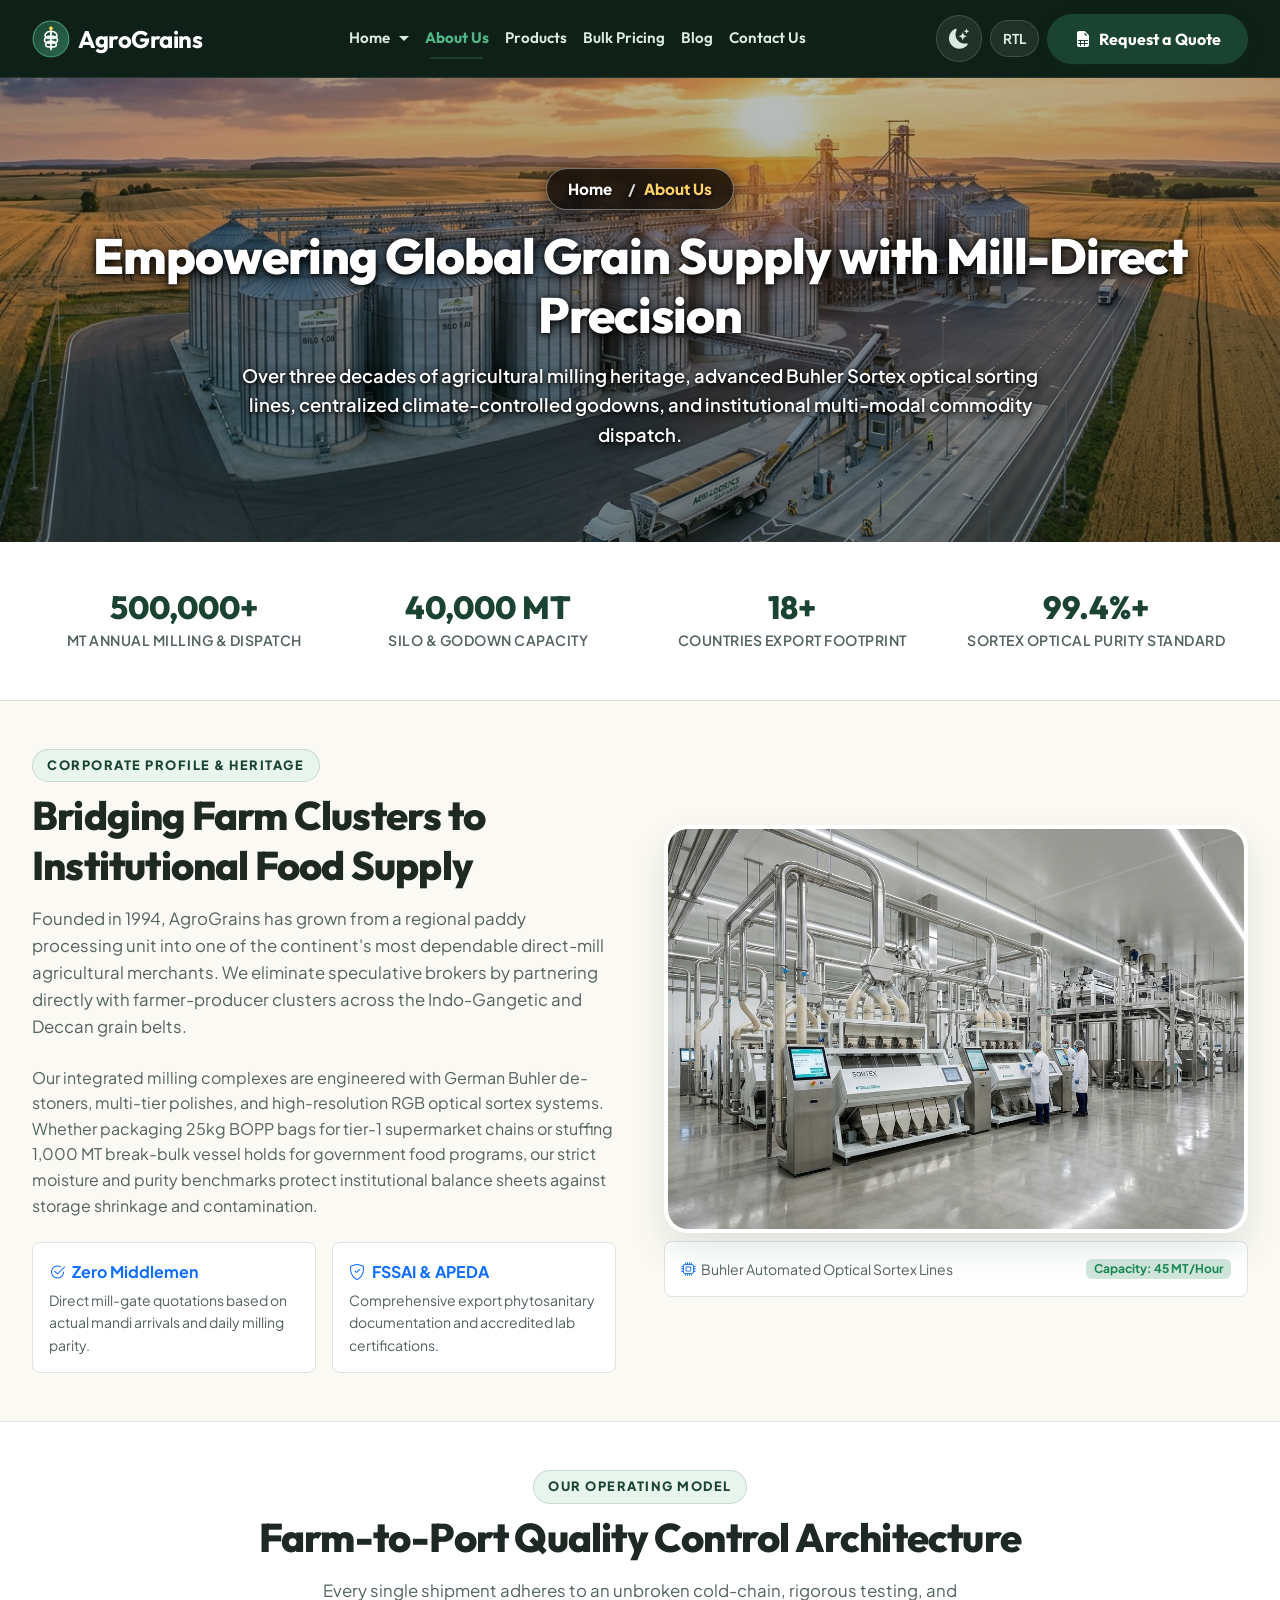
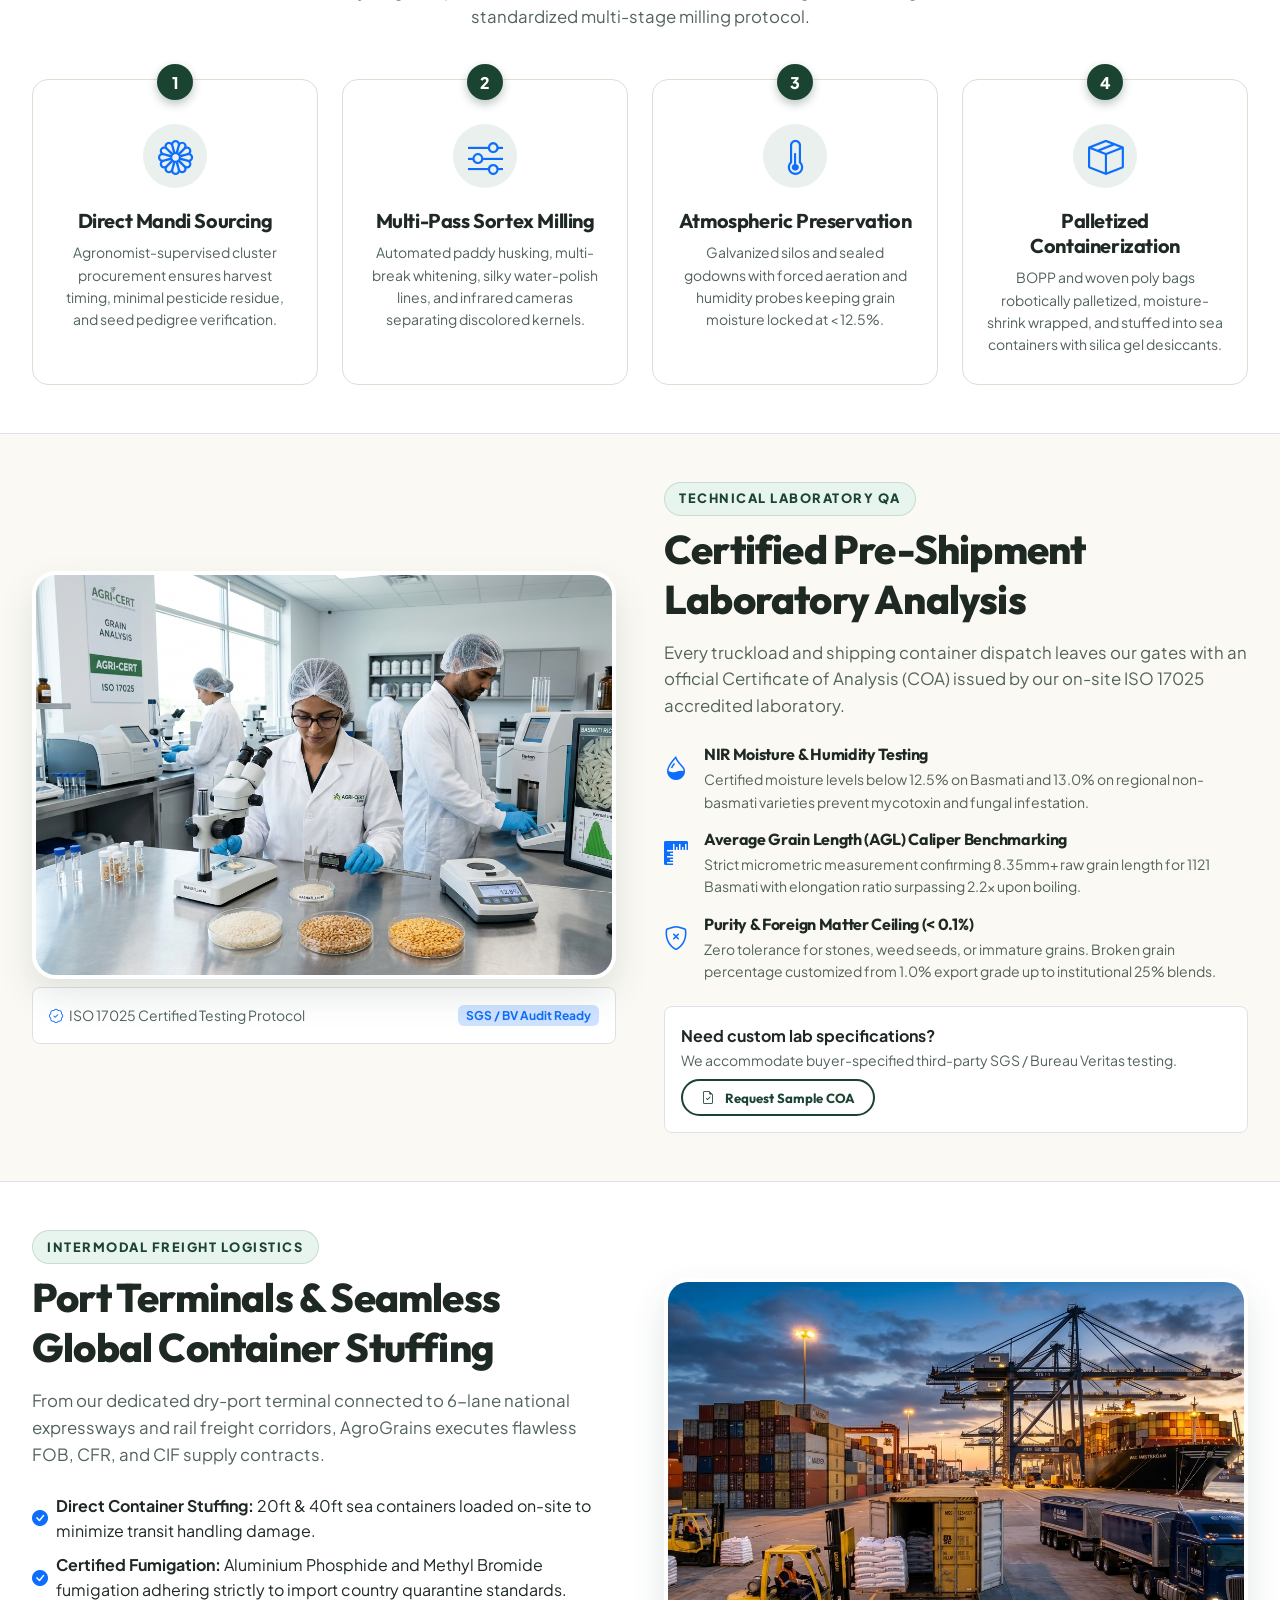
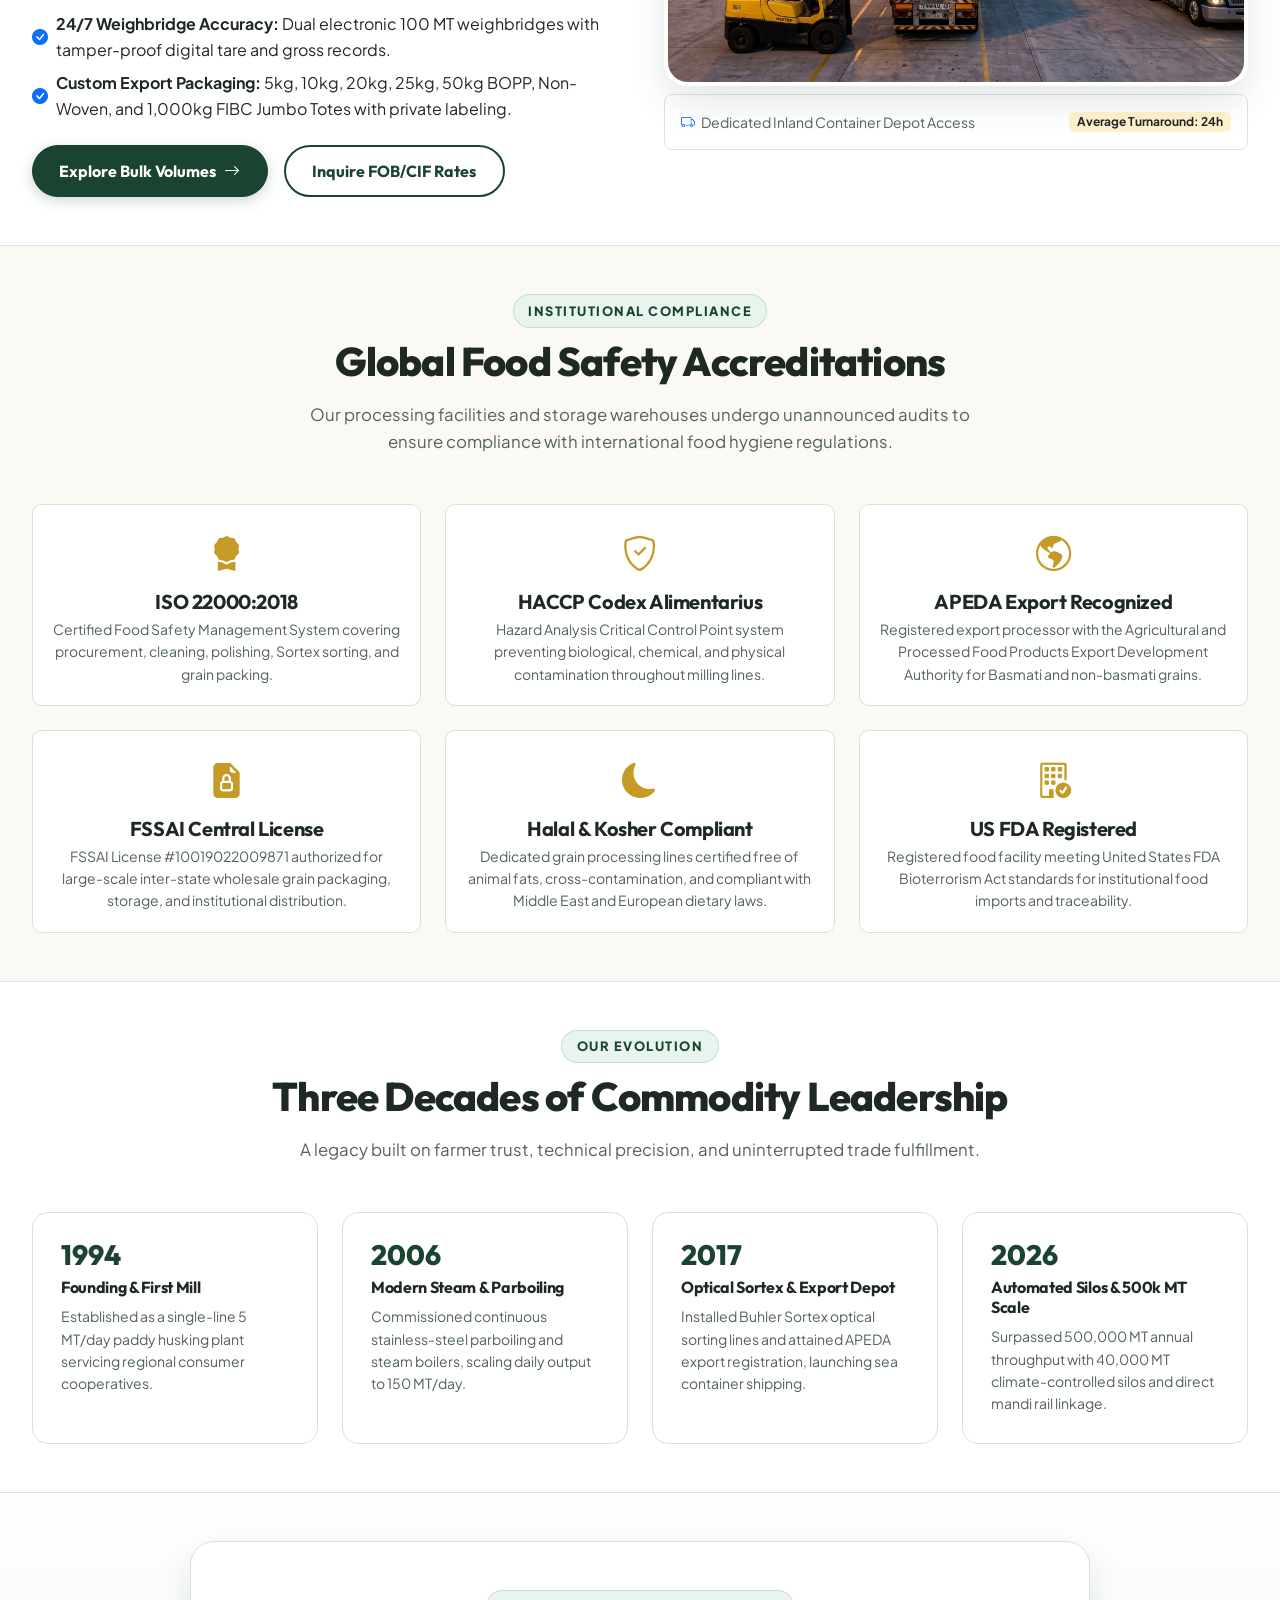
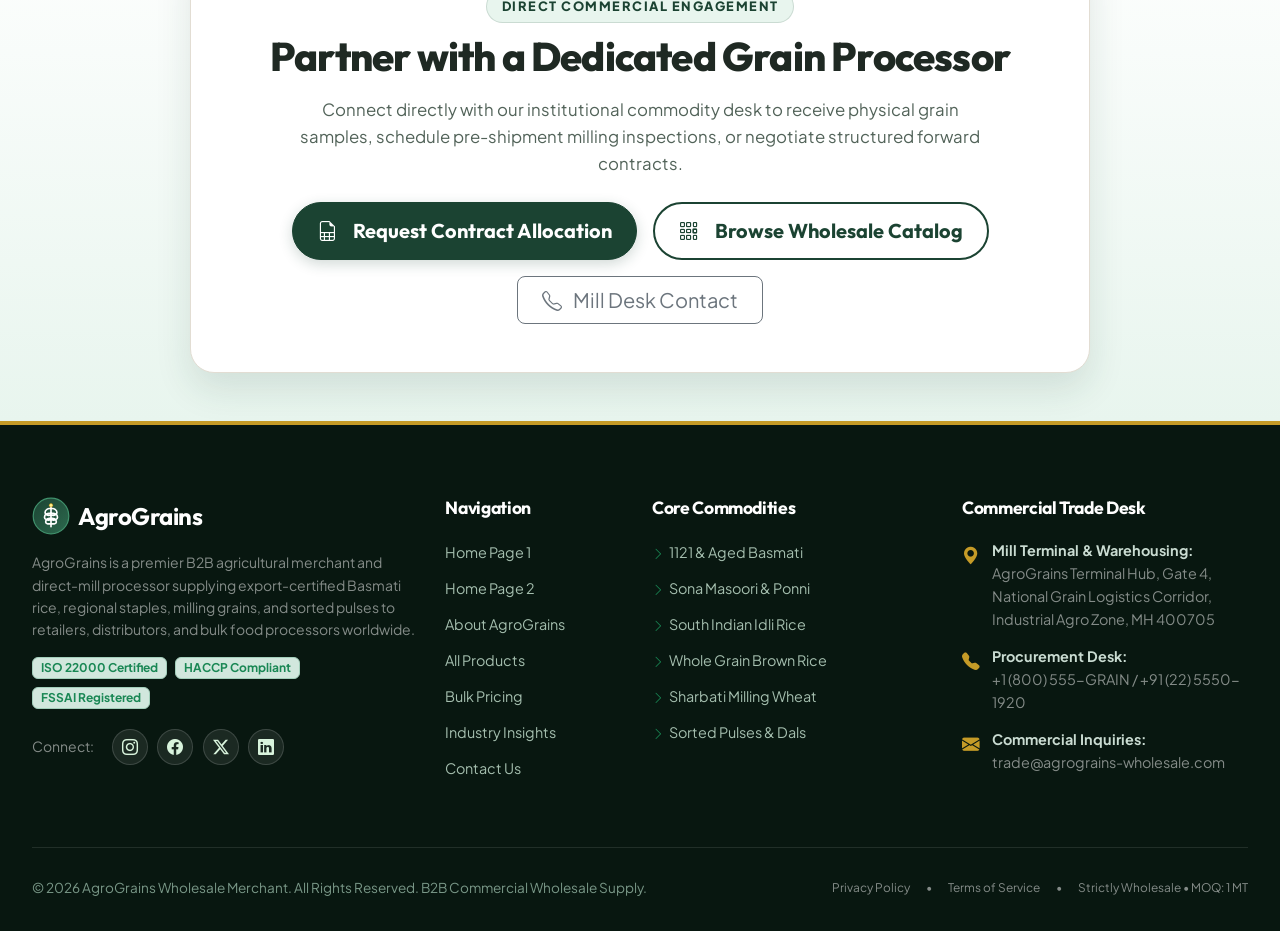
==== commit 045ddfb5: "updated message" ====
--- a/about.html
+++ b/about.html
@@ -1,4 +1,4 @@
-﻿<!DOCTYPE html>
+<!DOCTYPE html>
 <html lang="en" data-theme="light" dir="ltr">
 <head>
   <meta charset="UTF-8">
@@ -58,12 +58,12 @@
             <ul class="dropdown-menu shadow-lg" aria-labelledby="homeDropdown">
               <li>
                 <a class="dropdown-item" href="index.html">
-                  <i class="bi bi-shop me-2 text-primary"></i> Home Page 1 â€“ General Wholesale
+                  <i class="bi bi-shop me-2 text-primary"></i> Home Page 1 – General Wholesale
                 </a>
               </li>
               <li>
                 <a class="dropdown-item" href="home-2.html">
-                  <i class="bi bi-globe-americas me-2 text-primary"></i> Home Page 2 â€“ Trading &amp; Distribution
+                  <i class="bi bi-globe-americas me-2 text-primary"></i> Home Page 2 – Trading &amp; Distribution
                 </a>
               </li>
             </ul>
@@ -289,12 +289,12 @@
               </div>
             </div>
 
-            <div class="p-3 rounded-3 bg-surface border d-flex align-items-center justify-content-between">
+            <div class="p-3 rounded-3 bg-surface border d-flex align-items-center justify-content-between flex-wrap gap-2">
               <div>
                 <strong>Need custom lab specifications?</strong>
                 <div class="small text-muted">We accommodate buyer-specified third-party SGS / Bureau Veritas testing.</div>
               </div>
-              <a href="contact.html" class="btn btn-sm btn-wholesale-secondary">Request Sample COA</a>
+              <a href="contact.html" class="btn btn-sm btn-wholesale-secondary text-nowrap"><i class="bi bi-file-earmark-check me-1" style="font-size: 0.825rem;"></i> Request Sample COA</a>
             </div>
           </div>
 
--- a/css/style.css
+++ b/css/style.css
@@ -452,6 +452,14 @@
 }
 [data-theme="dark"] .btn-wholesale-secondary:hover {
   color: #0d1612;
+}
+
+.btn-sm.btn-wholesale-secondary {
+  padding: 0.45rem 1.15rem !important;
+  font-size: 0.825rem !important;
+  line-height: 1.4 !important;
+  white-space: nowrap !important;
+  gap: 0.4rem !important;
 }
 
 .btn-wholesale-gold {
@@ -897,6 +905,19 @@
   border-color: #274d39;
 }
 
+.client-avatar-img {
+  width: 48px;
+  height: 48px;
+  border-radius: 50%;
+  object-fit: cover;
+  flex-shrink: 0;
+  border: 2px solid var(--primary);
+  box-shadow: 0 2px 8px rgba(0, 0, 0, 0.12);
+}
+[data-theme="dark"] .client-avatar-img {
+  border-color: #52b788;
+}
+
 /* About Page Specific Showcase Styles */
 .about-image-card {
   border-radius: var(--radius-xl);
@@ -1118,18 +1139,29 @@
   flex-grow: 1;
 }
 
-.product-card-title {
-  font-size: 1.2rem;
-  font-weight: 700;
-  margin-bottom: 0.5rem;
+.product-card-title,
+h3.product-card-title,
+.wholesale-product-card .product-card-title {
+  font-size: 15px !important;
+  font-weight: 700 !important;
+  margin-bottom: 0.45rem !important;
   color: var(--text-main);
+  min-height: calc(1.3 * 2 * 1em) !important;
+  max-height: calc(1.3 * 2 * 1em) !important;
+  line-height: 1.3 !important;
+  display: -webkit-box !important;
+  -webkit-line-clamp: 2 !important;
+  -webkit-box-orient: vertical !important;
+  overflow: hidden !important;
 }
 
 .product-card-desc {
-  font-size: 0.9rem;
+  font-size: 0.83rem;
+  line-height: 1.45;
   color: var(--text-muted);
-  margin-bottom: 1rem;
+  margin-bottom: 0.85rem;
   flex-grow: 1;
+  min-height: 2.4rem;
   display: -webkit-box;
   -webkit-line-clamp: 2;
   -webkit-box-orient: vertical;
@@ -1148,18 +1180,28 @@
 .product-spec-row {
   display: flex;
   justify-content: space-between;
-  margin-bottom: 0.35rem;
+  align-items: baseline;
+  gap: 0.75rem;
+  margin-bottom: 0.4rem;
 }
 .product-spec-row:last-child {
   margin-bottom: 0;
 }
 .product-spec-label {
   color: var(--text-subtle);
-  font-weight: 500;
+  font-weight: 600;
+  white-space: nowrap !important;
+  flex-shrink: 0 !important;
+  min-width: 110px;
 }
 .product-spec-value {
   color: var(--text-main);
   font-weight: 700;
+  text-align: right;
+  word-break: normal;
+}
+[dir="rtl"] .product-spec-value {
+  text-align: left;
 }
 
 .product-card-footer {
@@ -1215,6 +1257,57 @@
 .feature-box p {
   font-size: 0.925rem;
   margin-bottom: 0;
+}
+
+/* Quality Inspection & Sourcing Standards Banner */
+.quality-sourcing-banner {
+  background: linear-gradient(135deg, #112d1f 0%, #0a1b12 100%) !important;
+  color: #ffffff !important;
+  border: 1px solid rgba(82, 183, 136, 0.25) !important;
+  box-shadow: 0 10px 30px rgba(0, 0, 0, 0.25) !important;
+}
+
+[data-theme="dark"] .quality-sourcing-banner {
+  background: linear-gradient(135deg, #143525 0%, #0d2117 100%) !important;
+  border-color: #274535 !important;
+}
+
+.quality-sourcing-banner .banner-title {
+  color: #ffffff !important;
+  font-weight: 800;
+  font-size: 1.65rem;
+  letter-spacing: -0.01em;
+}
+
+.quality-sourcing-banner .banner-desc {
+  color: #d8f3dc !important;
+  font-size: 0.98rem;
+  line-height: 1.65;
+  max-width: 650px;
+}
+
+.quality-sourcing-banner .banner-stat-value {
+  color: #52b788 !important;
+  font-weight: 800;
+  font-size: 1.75rem;
+  letter-spacing: -0.02em;
+}
+
+.quality-sourcing-banner .banner-stat-label {
+  color: #b7e4c7 !important;
+  font-weight: 600;
+  font-size: 0.85rem;
+}
+
+.quality-sourcing-banner .banner-divider {
+  border-left: 1px solid rgba(255, 255, 255, 0.2) !important;
+}
+
+[dir="rtl"] .quality-sourcing-banner .banner-divider {
+  border-left: none !important;
+  border-right: 1px solid rgba(255, 255, 255, 0.2) !important;
+  padding-left: 0 !important;
+  padding-right: 1.5rem !important;
 }
 
 /* Process Steps & Operating Model Cards */
@@ -1363,24 +1456,38 @@
   border-color: var(--primary);
   box-shadow: var(--shadow-lg);
   transform: scale(1.02);
+  padding-top: 2.6rem !important;
 }
 
 .tier-featured-pill {
-  position: absolute;
-  top: -13px;
-  left: 50%;
-  transform: translateX(-50%);
-  background: var(--primary);
-  color: #ffffff;
-  font-size: 0.75rem;
-  font-weight: 800;
-  letter-spacing: 1px;
-  padding: 4px 14px;
-  border-radius: var(--radius-pill);
-  text-transform: uppercase;
+  position: absolute !important;
+  top: -14px !important;
+  left: 50% !important;
+  right: auto !important;
+  transform: translateX(-50%) !important;
+  background: var(--primary) !important;
+  color: #ffffff !important;
+  font-size: 0.72rem !important;
+  font-weight: 800 !important;
+  letter-spacing: 0.06em !important;
+  padding: 5px 18px !important;
+  border-radius: var(--radius-pill) !important;
+  text-transform: uppercase !important;
+  white-space: nowrap !important;
+  box-shadow: 0 4px 14px rgba(0, 0, 0, 0.22) !important;
+  z-index: 10 !important;
+  display: inline-flex !important;
+  align-items: center !important;
+  justify-content: center !important;
 }
 [data-theme="dark"] .tier-featured-pill {
-  color: #0d1612;
+  background: #52b788 !important;
+  color: #091a11 !important;
+}
+[dir="rtl"] .tier-featured-pill {
+  left: 50% !important;
+  right: auto !important;
+  transform: translateX(-50%) !important;
 }
 
 .tier-volume-range {
@@ -1500,8 +1607,9 @@
   background: var(--bg-surface);
   border: 1px solid var(--border-color);
   border-radius: var(--radius-xl);
-  padding: 2.5rem;
+  padding: 2.2rem;
   box-shadow: var(--shadow-lg);
+  height: auto;
 }
 
 .form-label {
@@ -1608,29 +1716,30 @@
   background: var(--bg-surface);
   border: 1px solid var(--border-color);
   border-radius: var(--radius-lg);
-  padding: 2rem;
-  height: 100%;
+  padding: 1.85rem;
+  height: auto;
 }
 
 .contact-info-item {
   display: flex;
-  gap: 1rem;
-  margin-bottom: 1.5rem;
+  gap: 0.9rem;
+  margin-bottom: 0.95rem;
 }
 .contact-info-item:last-child {
   margin-bottom: 0;
 }
 
 .contact-info-icon {
-  width: 48px;
-  height: 48px;
+  width: 42px;
+  height: 42px;
+  min-width: 42px;
   background: var(--primary-subtle);
   color: var(--primary);
   border-radius: var(--radius-md);
   display: flex;
   align-items: center;
   justify-content: center;
-  font-size: 1.35rem;
+  font-size: 1.15rem;
   flex-shrink: 0;
 }
 
@@ -1676,9 +1785,9 @@
   border: 1px solid var(--border-color);
   border-radius: var(--radius-lg);
   overflow: hidden;
-  display: flex;
-  flex-direction: column;
-  height: 100%;
+  display: flex !important;
+  flex-direction: column !important;
+  height: 100% !important;
   transition: all var(--transition-normal);
 }
 
@@ -1706,10 +1815,30 @@
 }
 
 .blog-card-body {
-  padding: 1.5rem;
+  padding: 1.25rem 1.2rem 1.15rem 1.2rem !important;
+  display: flex !important;
+  flex-direction: column !important;
+  flex-grow: 1 !important;
+}
+
+.blog-card-meta {
   display: flex;
-  flex-direction: column;
-  flex-grow: 1;
+  align-items: center;
+  justify-content: space-between;
+  gap: 0.5rem;
+  margin-bottom: 0.75rem;
+  font-size: 0.8rem;
+}
+
+.blog-category-badge {
+  background-color: var(--primary-subtle);
+  color: var(--primary);
+  border: 1px solid rgba(27, 67, 50, 0.2);
+  font-weight: 600;
+  font-size: 0.75rem;
+  padding: 0.35rem 0.65rem;
+  border-radius: var(--radius-sm);
+  white-space: nowrap;
 }
 
 .blog-meta-row {
@@ -1722,10 +1851,15 @@
 }
 
 .blog-card-title {
-  font-size: 1.2rem;
+  font-size: 1.15rem;
   font-weight: 700;
   margin-bottom: 0.65rem;
   line-height: 1.35;
+  min-height: 4.4rem;
+  display: -webkit-box;
+  -webkit-line-clamp: 3;
+  -webkit-box-orient: vertical;
+  overflow: hidden;
 }
 
 .blog-card-title a {
@@ -1736,10 +1870,26 @@
 }
 
 .blog-card-excerpt {
-  font-size: 0.9rem;
+  font-size: 0.88rem;
+  line-height: 1.55;
   color: var(--text-muted);
+  display: -webkit-box;
+  -webkit-line-clamp: 3;
+  -webkit-box-orient: vertical;
+  overflow: hidden;
+  min-height: 4.1rem;
   margin-bottom: 1.25rem;
   flex-grow: 1;
+}
+
+.blog-card-footer {
+  margin-top: auto;
+  padding-top: 0.85rem;
+  border-top: 1px solid var(--border-subtle);
+  display: flex !important;
+  align-items: center !important;
+  justify-content: space-between !important;
+  gap: 0.65rem !important;
 }
 
 .blog-author-strip {
@@ -1810,6 +1960,234 @@
   margin-bottom: 1rem;
   padding-bottom: 0.5rem;
   border-bottom: 2px solid var(--primary-subtle);
+}
+
+#article-bio-avatar-wrap,
+#article-author-avatar-wrap {
+  width: 58px !important;
+  height: 58px !important;
+  min-width: 58px !important;
+  min-height: 58px !important;
+  max-width: 58px !important;
+  max-height: 58px !important;
+  flex: 0 0 58px !important;
+  flex-shrink: 0 !important;
+  border-radius: 50% !important;
+  overflow: hidden !important;
+  display: flex !important;
+  align-items: center !important;
+  justify-content: center !important;
+}
+
+#article-author-avatar-wrap {
+  width: 46px !important;
+  height: 46px !important;
+  min-width: 46px !important;
+  min-height: 46px !important;
+  max-width: 46px !important;
+  max-height: 46px !important;
+  flex: 0 0 46px !important;
+}
+
+.author-avatar-img {
+  width: 100% !important;
+  height: 100% !important;
+  aspect-ratio: 1 / 1 !important;
+  border-radius: 50% !important;
+  object-fit: cover !important;
+  flex-shrink: 0 !important;
+  border: 2px solid var(--primary) !important;
+  box-shadow: 0 2px 8px rgba(0, 0, 0, 0.15) !important;
+  display: block !important;
+}
+
+[data-theme="dark"] .author-avatar-img {
+  border-color: #52b788 !important;
+}
+
+.blog-card-author-meta {
+  display: flex !important;
+  align-items: center !important;
+  min-width: 0 !important;
+  flex: 1 1 auto !important;
+  line-height: 1.2 !important;
+}
+
+.blog-card-author-badge {
+  display: inline-flex !important;
+  align-items: center !important;
+  max-width: 142px !important;
+  white-space: nowrap !important;
+  overflow: hidden !important;
+  text-overflow: ellipsis !important;
+  flex-shrink: 1 !important;
+}
+
+.blog-card-author-avatar {
+  width: 20px !important;
+  height: 20px !important;
+  min-width: 20px !important;
+  min-height: 20px !important;
+  border-radius: 50% !important;
+  object-fit: cover !important;
+  aspect-ratio: 1 / 1 !important;
+  border: 1.5px solid var(--primary) !important;
+  flex-shrink: 0 !important;
+  display: inline-block !important;
+  vertical-align: middle !important;
+  margin-right: 0.25rem !important;
+}
+
+[data-theme="dark"] .blog-card-author-avatar {
+  border-color: #52b788 !important;
+}
+
+.blog-card-meta-dot {
+  color: var(--text-subtle) !important;
+  font-size: 0.75rem !important;
+  margin: 0 0.35rem !important;
+  flex-shrink: 0 !important;
+  line-height: 1 !important;
+  user-select: none;
+}
+
+.blog-card-read-time {
+  font-size: 0.78rem !important;
+  color: var(--text-muted) !important;
+  white-space: nowrap !important;
+  flex-shrink: 0 !important;
+  display: inline-flex !important;
+  align-items: center !important;
+  line-height: 1 !important;
+}
+.blog-card-read-time i {
+  font-size: 0.75rem !important;
+  margin-right: 0.2rem !important;
+}
+
+.blog-card-read-more {
+  font-size: 0.8125rem !important;
+  font-weight: 600 !important;
+  color: var(--primary) !important;
+  white-space: nowrap !important;
+  flex-shrink: 0 !important;
+  display: inline-flex !important;
+  align-items: center !important;
+  gap: 0.25rem !important;
+  text-decoration: none !important;
+  margin-left: auto !important;
+  padding-left: 0.35rem !important;
+  line-height: 1 !important;
+  transition: color 0.2s ease, transform 0.2s ease;
+}
+.blog-card-read-more:hover {
+  text-decoration: underline !important;
+  color: var(--primary-light) !important;
+  transform: translateX(2px);
+}
+[data-theme="dark"] .blog-card-read-more {
+  color: #74c69d !important;
+}
+[data-theme="dark"] .blog-card-read-more:hover {
+  color: #95d5b2 !important;
+}
+
+.author-name-highlight {
+  color: var(--primary) !important;
+  font-weight: 800 !important;
+  letter-spacing: -0.01em;
+  background-color: var(--primary-subtle);
+  padding: 0.15rem 0.5rem;
+  border-radius: var(--radius-sm);
+  display: inline-block;
+  border: 1px solid rgba(27, 67, 50, 0.15);
+}
+.blog-card-footer .author-name-highlight {
+  font-size: 0.78rem !important;
+  font-weight: 700 !important;
+  letter-spacing: -0.01em !important;
+  padding: 0.08rem 0.35rem !important;
+  line-height: 1.2 !important;
+  white-space: nowrap !important;
+  overflow: hidden !important;
+  text-overflow: ellipsis !important;
+}
+[data-theme="dark"] .author-name-highlight {
+  color: #74c69d !important;
+  background-color: rgba(82, 183, 136, 0.18) !important;
+  border-color: rgba(82, 183, 136, 0.3) !important;
+}
+[data-theme="dark"] .blog-card-footer .author-name-highlight {
+  border-color: rgba(82, 183, 136, 0.35) !important;
+}
+
+/* Regional Commercial Department Cards (Contact Us) */
+.contact-dept-card {
+  display: flex !important;
+  flex-direction: column !important;
+  height: 100% !important;
+  background: var(--bg-surface);
+  border: 1px solid var(--border-color);
+  border-radius: var(--radius-lg);
+  padding: 1.75rem;
+  box-shadow: var(--shadow-sm);
+  transition: all var(--transition-normal);
+}
+.contact-dept-card:hover {
+  border-color: var(--primary);
+  box-shadow: var(--shadow-md);
+  transform: translateY(-3px);
+}
+.contact-dept-header {
+  display: flex;
+  align-items: center;
+  gap: 1rem;
+  margin-bottom: 1rem;
+  min-height: 52px;
+}
+.contact-dept-desc {
+  font-size: 0.875rem;
+  line-height: 1.55;
+  color: var(--text-muted);
+  margin-bottom: 1.25rem;
+  flex-grow: 1;
+  min-height: 4.2rem;
+}
+.contact-dept-details {
+  margin-top: auto;
+  border-top: 1px solid var(--border-subtle);
+  padding-top: 1rem;
+  list-style: none;
+  padding-left: 0;
+  margin-bottom: 0;
+  font-size: 0.85rem;
+}
+.contact-dept-item {
+  display: flex;
+  justify-content: space-between;
+  align-items: baseline;
+  gap: 0.75rem;
+  padding: 0.35rem 0;
+  border-bottom: 1px dashed var(--border-subtle);
+}
+.contact-dept-item:last-child {
+  border-bottom: none;
+  padding-bottom: 0;
+}
+.contact-dept-label {
+  font-weight: 700;
+  color: var(--text-main);
+  white-space: nowrap !important;
+  flex-shrink: 0 !important;
+  min-width: 110px;
+}
+.contact-dept-value {
+  color: var(--text-muted);
+  text-align: right;
+  word-break: break-word;
+}
+[dir="rtl"] .contact-dept-value {
+  text-align: left;
 }
 
 /* ==========================================================================
@@ -2607,12 +2985,14 @@
   border-bottom-color: #243d30 !important;
 }
 
-[data-theme="dark"] .spec-label {
+[data-theme="dark"] .spec-label,
+[data-theme="dark"] .product-spec-label {
   color: #a4c5b5 !important;
   font-weight: 600;
 }
 
-[data-theme="dark"] .spec-value {
+[data-theme="dark"] .spec-value,
+[data-theme="dark"] .product-spec-value {
   color: #ffffff !important;
   font-weight: 700;
 }
@@ -2629,6 +3009,16 @@
 
 [data-theme="dark"] .blog-card-excerpt {
   color: #cde2d7 !important;
+}
+
+[data-theme="dark"] .blog-category-badge {
+  background-color: rgba(82, 183, 136, 0.18) !important;
+  color: #52b788 !important;
+  border-color: rgba(82, 183, 136, 0.35) !important;
+}
+
+[data-theme="dark"] .blog-card-footer {
+  border-top-color: #243d30 !important;
 }
 
 /* Navbar in Dark Mode */
@@ -2853,9 +3243,19 @@
   line-height: 1.25 !important;
 }
 
-h3, .h3 {
+h3:not(.product-card-title), .h3:not(.product-card-title) {
   font-size: clamp(1.35rem, 2.8vw, 1.95rem) !important;
   line-height: 1.3 !important;
+}
+
+/* Explicit override for product card titles ensuring 15px desktop base */
+h3.product-card-title,
+.product-card-title,
+.wholesale-product-card .product-card-title {
+  font-size: 15px !important;
+  line-height: 1.3 !important;
+  min-height: calc(1.3 * 2 * 1em) !important;
+  max-height: calc(1.3 * 2 * 1em) !important;
 }
 
 .hero-headline {
